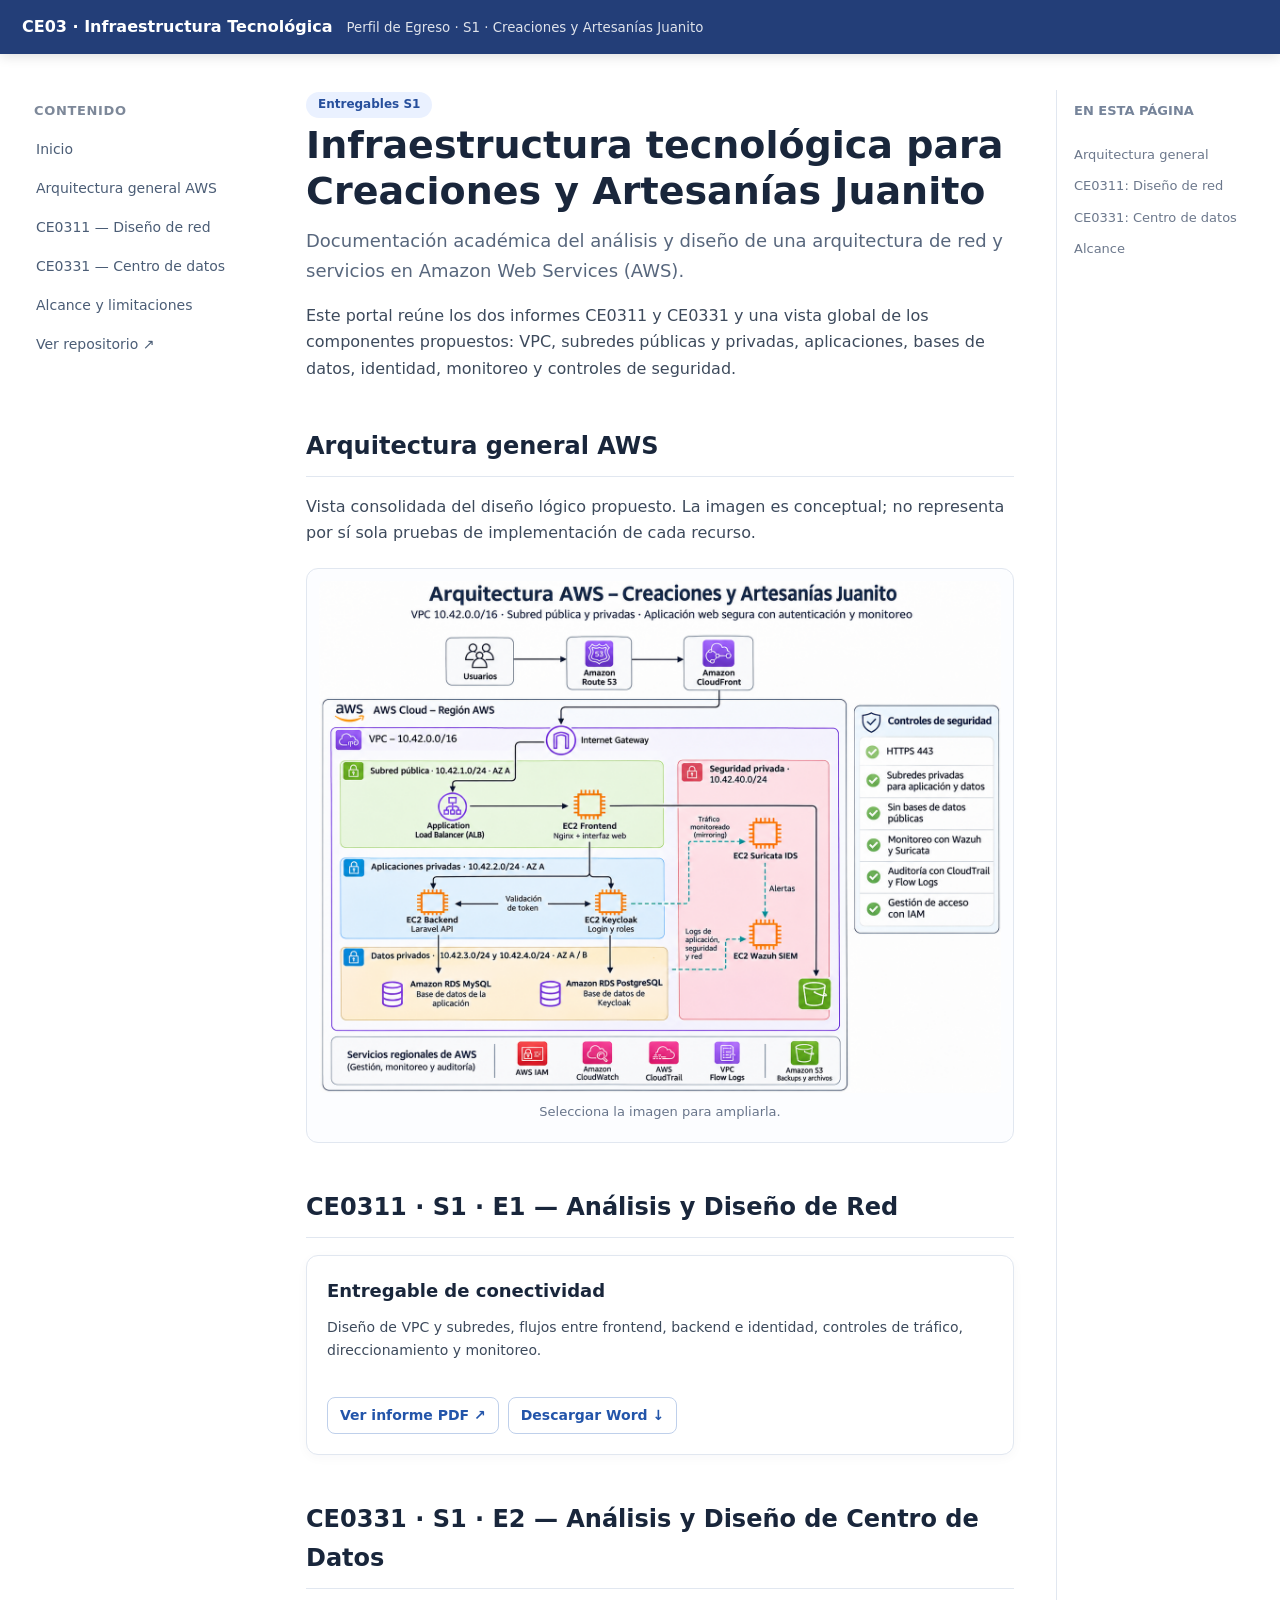
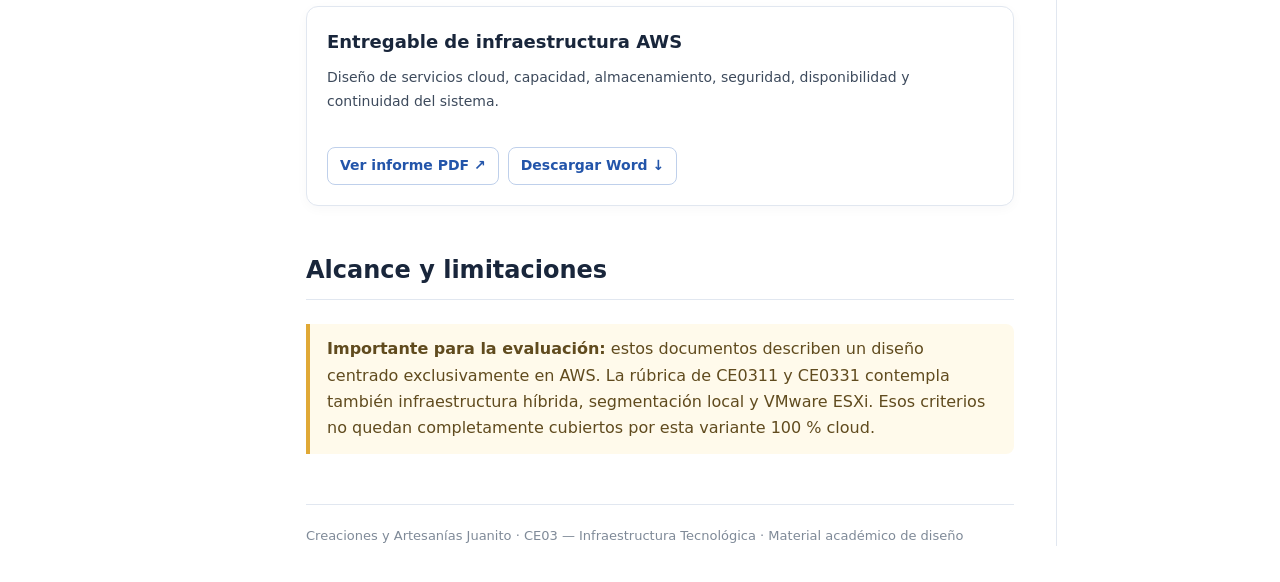
==== index.html @ 04f78345 "index" ====
<!doctype html>
<html lang="es"><head><meta charset="utf-8"><meta name="viewport" content="width=device-width,initial-scale=1"><meta name="description" content="Entregables CE03 S1 de Infraestructura Tecnológica — Creaciones y Artesanías Juanito"><title>CE03 · Infraestructura Tecnológica | Juanito</title>
<style>
:root{--ink:#19263b;--sub:#58677d;--line:#e1e7f0;--accent:#3158a5;--bg:#f6f8fb}*{box-sizing:border-box}html{scroll-behavior:smooth}body{margin:0;color:var(--ink);font:16px/1.65 system-ui,-apple-system,"Segoe UI",sans-serif;background:#fff}header{background:#233e78;color:#fff;padding:14px max(22px,calc((100vw - 1300px)/2));position:sticky;top:0;z-index:5;box-shadow:0 2px 12px #0002}header b{font-size:16px}header small{margin-left:14px;opacity:.85}main{max-width:1300px;margin:auto;display:grid;grid-template-columns:240px minmax(0,1fr) 200px;gap:42px;padding:36px 24px}nav{position:sticky;top:100px;align-self:start;font-size:14px}nav a{display:block;color:#4b5d76;padding:8px 12px;text-decoration:none;border-radius:8px}nav a:hover,nav a:focus{background:#edf2fa;color:#224d9c}nav p{font-weight:700;font-size:13px;color:#7d8899;text-transform:uppercase;letter-spacing:.05em;margin:0 0 8px 10px}.content{min-width:0}h1{font-size:clamp(25px,3.3vw,38px);line-height:1.2;margin:5px 0 12px}h2{font-size:24px;border-bottom:1px solid var(--line);padding-bottom:9px;margin:45px 0 17px}h3{font-size:18px;margin:22px 0 7px}p{margin:10px 0 17px;color:#3d4a5c}.lead{font-size:18px;color:var(--sub)}.pill{display:inline-block;background:#eaf1ff;color:#274f9c;border-radius:40px;padding:3px 12px;font-size:12px;font-weight:700}figure{margin:22px 0;border:1px solid var(--line);padding:12px;border-radius:12px;background:#fcfdff}figure img{width:100%;display:block;border-radius:6px}figcaption{font-size:13px;text-align:center;color:#68758b;margin:8px 0}.files{display:grid;grid-template-columns:1fr 1fr;gap:16px}.file{border:1px solid var(--line);border-radius:12px;padding:20px;background:#fff;box-shadow:0 3px 12px #15274a08}.file h3{margin:0 0 7px}.file p{font-size:14px;min-height:64px}.links{display:flex;flex-wrap:wrap;gap:9px}.links a{color:#2355aa;border:1px solid #bfd0eb;border-radius:8px;text-decoration:none;padding:6px 12px;font-weight:600;font-size:14px}.links a:hover{background:#edf3ff}.note{border-left:4px solid #e0a936;padding:12px 17px;background:#fffaeb;color:#604b1e;border-radius:0 8px 8px 0;margin-top:24px}.toc{border-left:1px solid var(--line);padding-left:17px}.toc a{display:block;text-decoration:none;color:#6c788c;padding:5px 0;font-size:13px}.toc a:hover{color:var(--accent)}footer{color:#7f8a98;font-size:13px;margin-top:50px;padding-top:20px;border-top:1px solid var(--line)}@media(max-width:1000px){main{grid-template-columns:210px 1fr;gap:20px}.toc{display:none}}@media(max-width:700px){main{display:block;padding:20px 16px}nav{position:static;border-bottom:1px solid var(--line);padding-bottom:12px;margin-bottom:26px}nav a{display:inline-block;padding:6px}.files{grid-template-columns:1fr}header small{display:block;margin-left:0}}
</style></head>
<body><header><b>CE03 · Infraestructura Tecnológica</b><small>Perfil de Egreso · S1 · Creaciones y Artesanías Juanito</small></header>
<main><nav aria-label="Secciones"><p>Contenido</p><a href="#inicio">Inicio</a><a href="#arquitectura">Arquitectura general AWS</a><a href="#ce0311">CE0311 — Diseño de red</a><a href="#ce0331">CE0331 — Centro de datos</a><a href="#alcance">Alcance y limitaciones</a><a href="https://github.com/HumbertoCcollqqueH/EPE-C9-2026-2">Ver repositorio ↗</a></nav>
<div class="content"><section id="inicio"><span class="pill">Entregables S1</span><h1>Infraestructura tecnológica para Creaciones y Artesanías Juanito</h1><p class="lead">Documentación académica del análisis y diseño de una arquitectura de red y servicios en Amazon Web Services (AWS).</p><p>Este portal reúne los dos informes CE0311 y CE0331 y una vista global de los componentes propuestos: VPC, subredes públicas y privadas, aplicaciones, bases de datos, identidad, monitoreo y controles de seguridad.</p></section>
<section id="arquitectura"><h2>Arquitectura general AWS</h2><p>Vista consolidada del diseño lógico propuesto. La imagen es conceptual; no representa por sí sola pruebas de implementación de cada recurso.</p><figure><a href="Arquitectura_General_AWS_Juanito.png" target="_blank" rel="noopener"><img src="Arquitectura_General_AWS_Juanito.png" alt="Diagrama general de arquitectura AWS de Creaciones y Artesanías Juanito" loading="lazy"></a><figcaption>Selecciona la imagen para ampliarla.</figcaption></figure></section>
<section id="ce0311"><h2>CE0311 · S1 · E1 — Análisis y Diseño de Red</h2><div class="file"><h3>Entregable de conectividad</h3><p>Diseño de VPC y subredes, flujos entre frontend, backend e identidad, controles de tráfico, direccionamiento y monitoreo.</p><div class="links"><a href="CE0311_Red_Juanito_AWS.pdf" target="_blank" rel="noopener">Ver informe PDF ↗</a><a href="CE0311_Red_Juanito_AWS.docx" download>Descargar Word ↓</a></div></div></section>
<section id="ce0331"><h2>CE0331 · S1 · E2 — Análisis y Diseño de Centro de Datos</h2><div class="file"><h3>Entregable de infraestructura AWS</h3><p>Diseño de servicios cloud, capacidad, almacenamiento, seguridad, disponibilidad y continuidad del sistema.</p><div class="links"><a href="CE0331_Centro_Datos_Juanito_AWS.pdf" target="_blank" rel="noopener">Ver informe PDF ↗</a><a href="CE0331_Centro_Datos_Juanito_AWS.docx" download>Descargar Word ↓</a></div></div></section>
<section id="alcance"><h2>Alcance y limitaciones</h2><div class="note"><strong>Importante para la evaluación:</strong> estos documentos describen un diseño centrado exclusivamente en AWS. La rúbrica de CE0311 y CE0331 contempla también infraestructura híbrida, segmentación local y VMware ESXi. Esos criterios no quedan completamente cubiertos por esta variante 100 % cloud.</div></section>
<footer>Creaciones y Artesanías Juanito · CE03 — Infraestructura Tecnológica · Material académico de diseño</footer></div>
<aside class="toc"><p style="font-size:13px;font-weight:700;color:#76849a">EN ESTA PÁGINA</p><a href="#arquitectura">Arquitectura general</a><a href="#ce0311">CE0311: Diseño de red</a><a href="#ce0331">CE0331: Centro de datos</a><a href="#alcance">Alcance</a></aside></main></body></html>
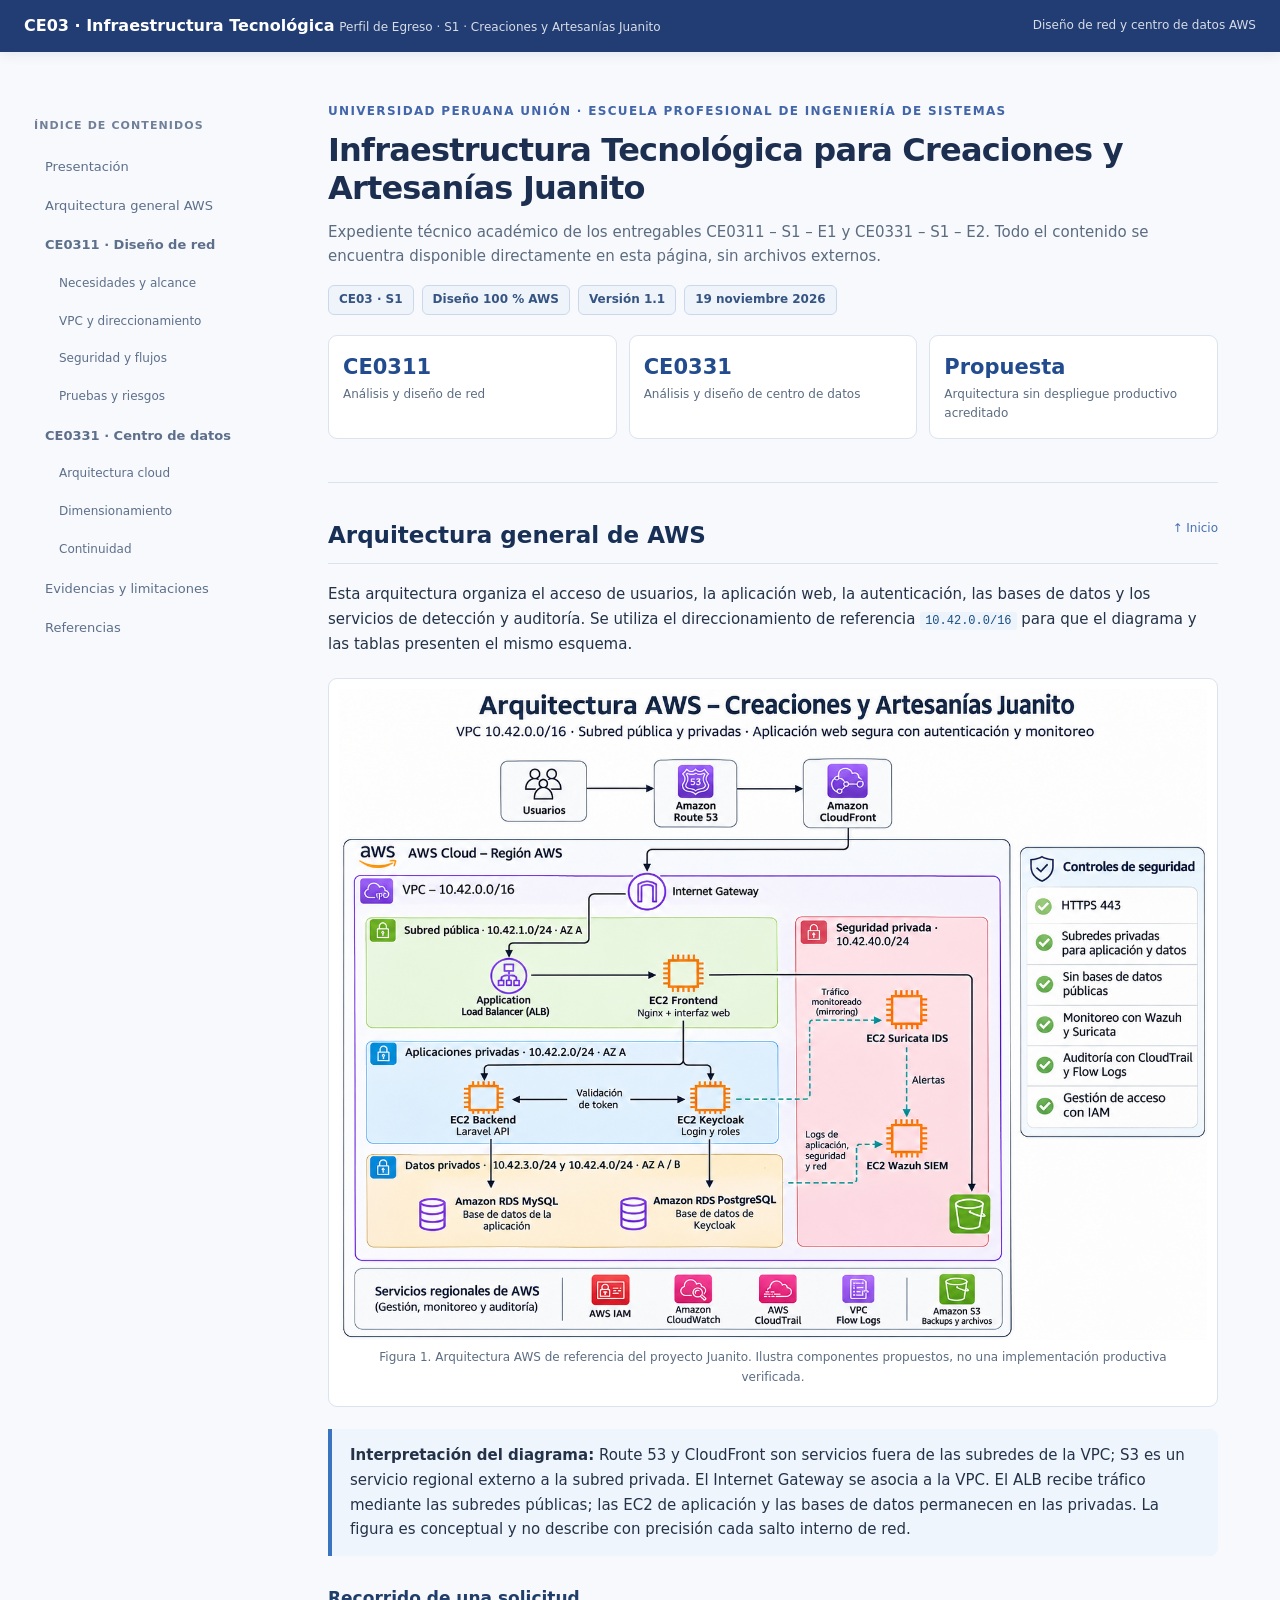
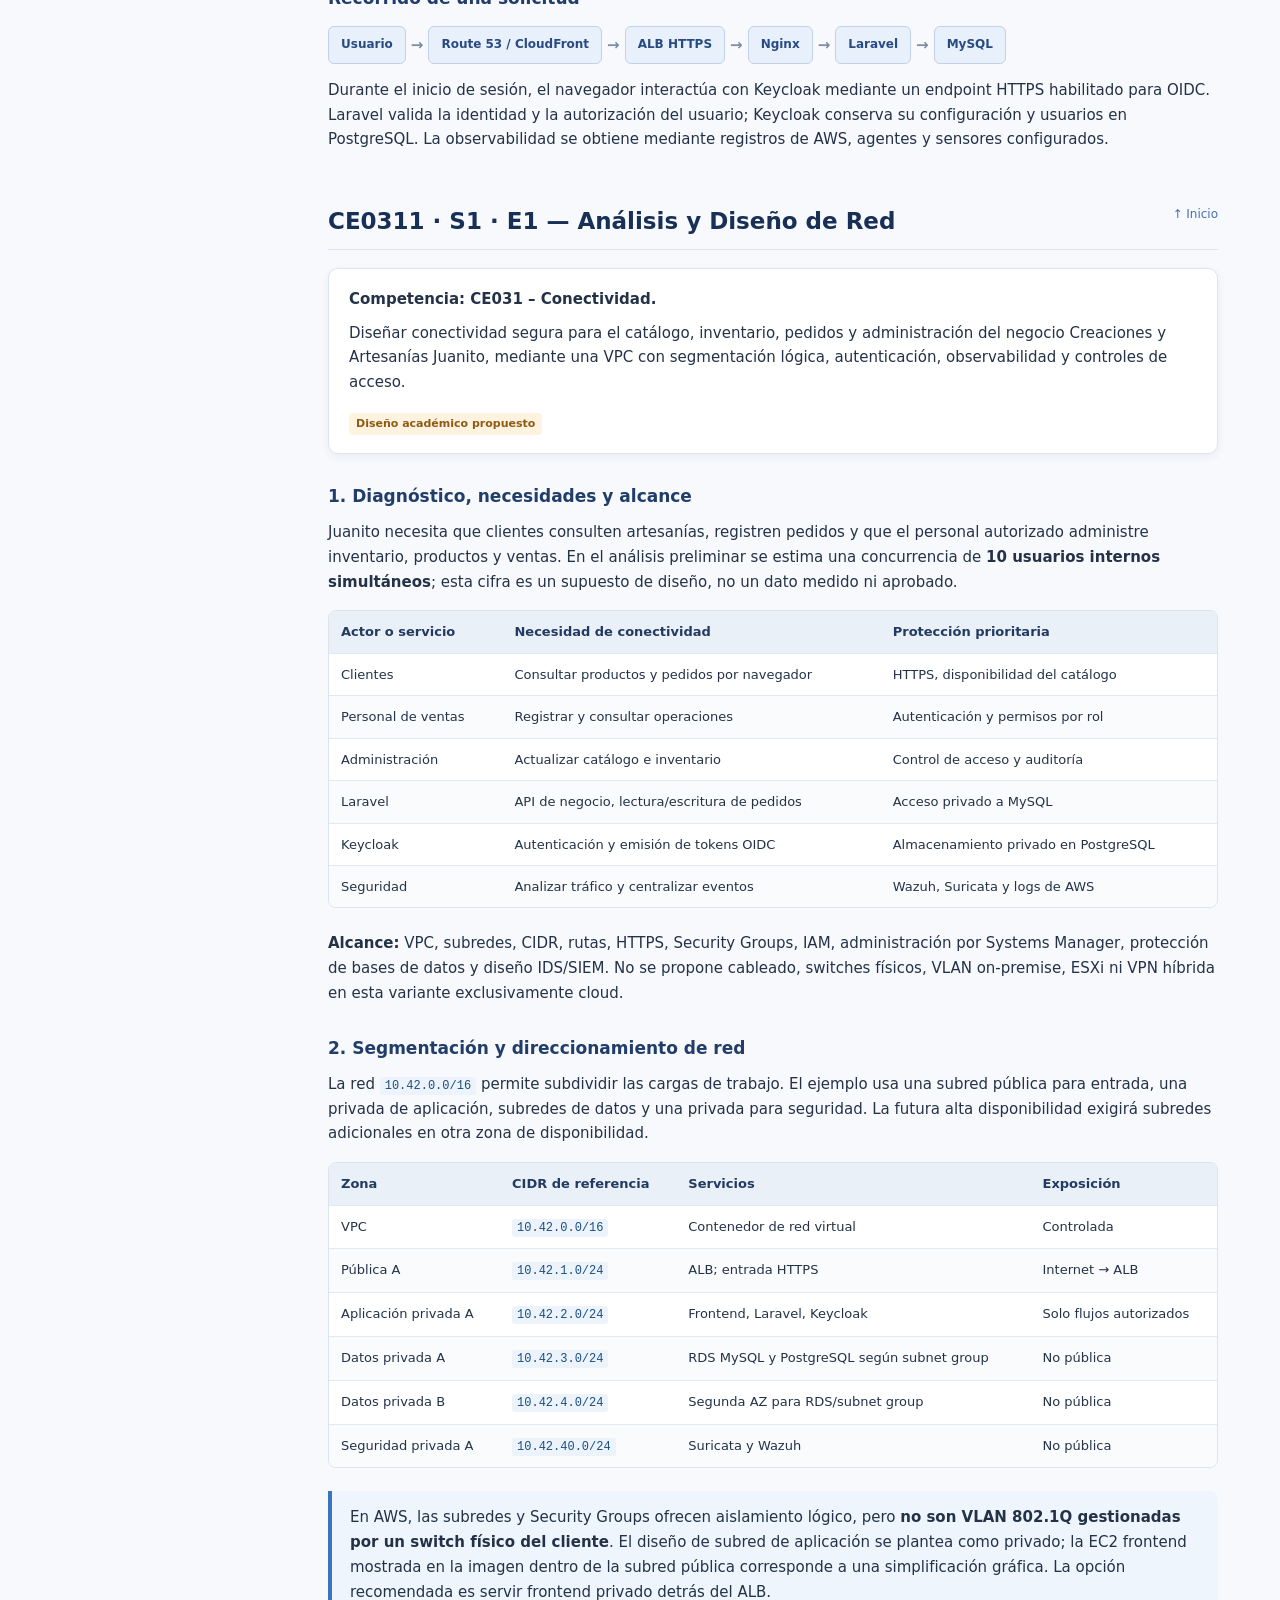
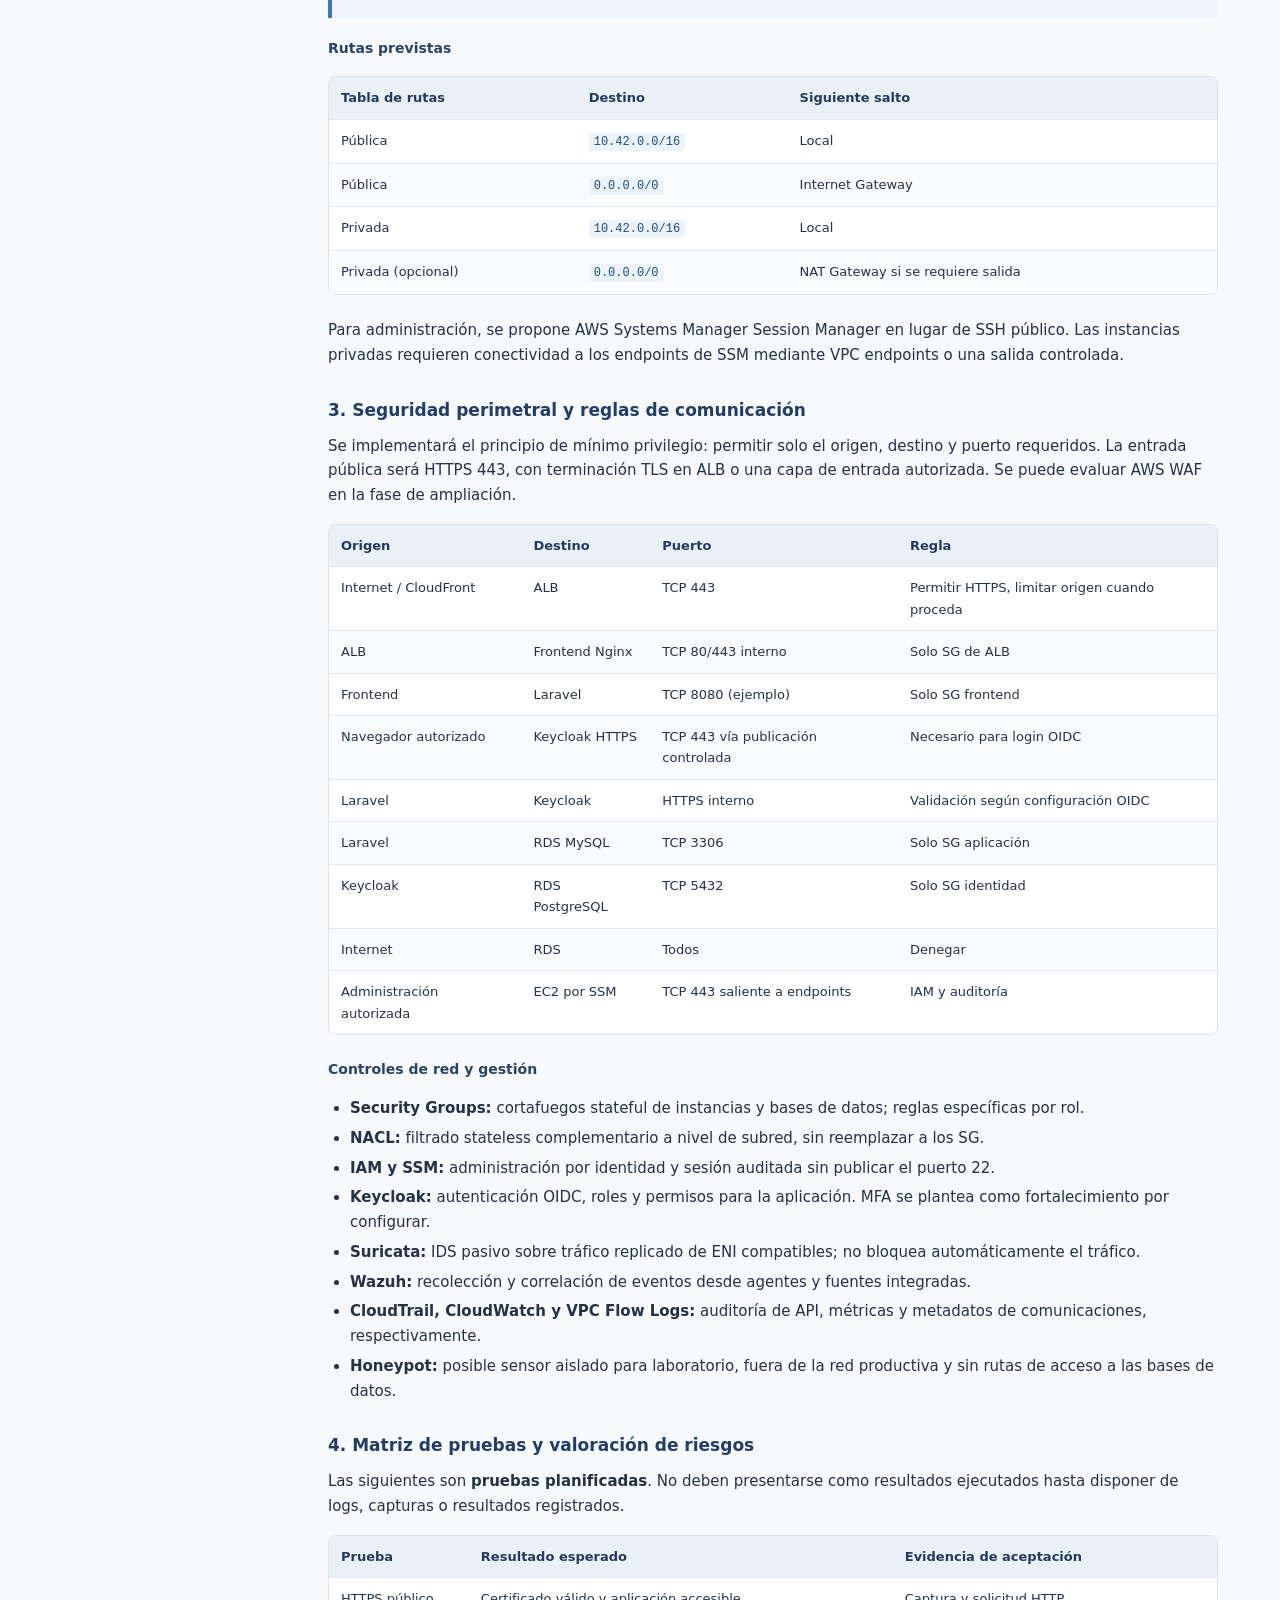
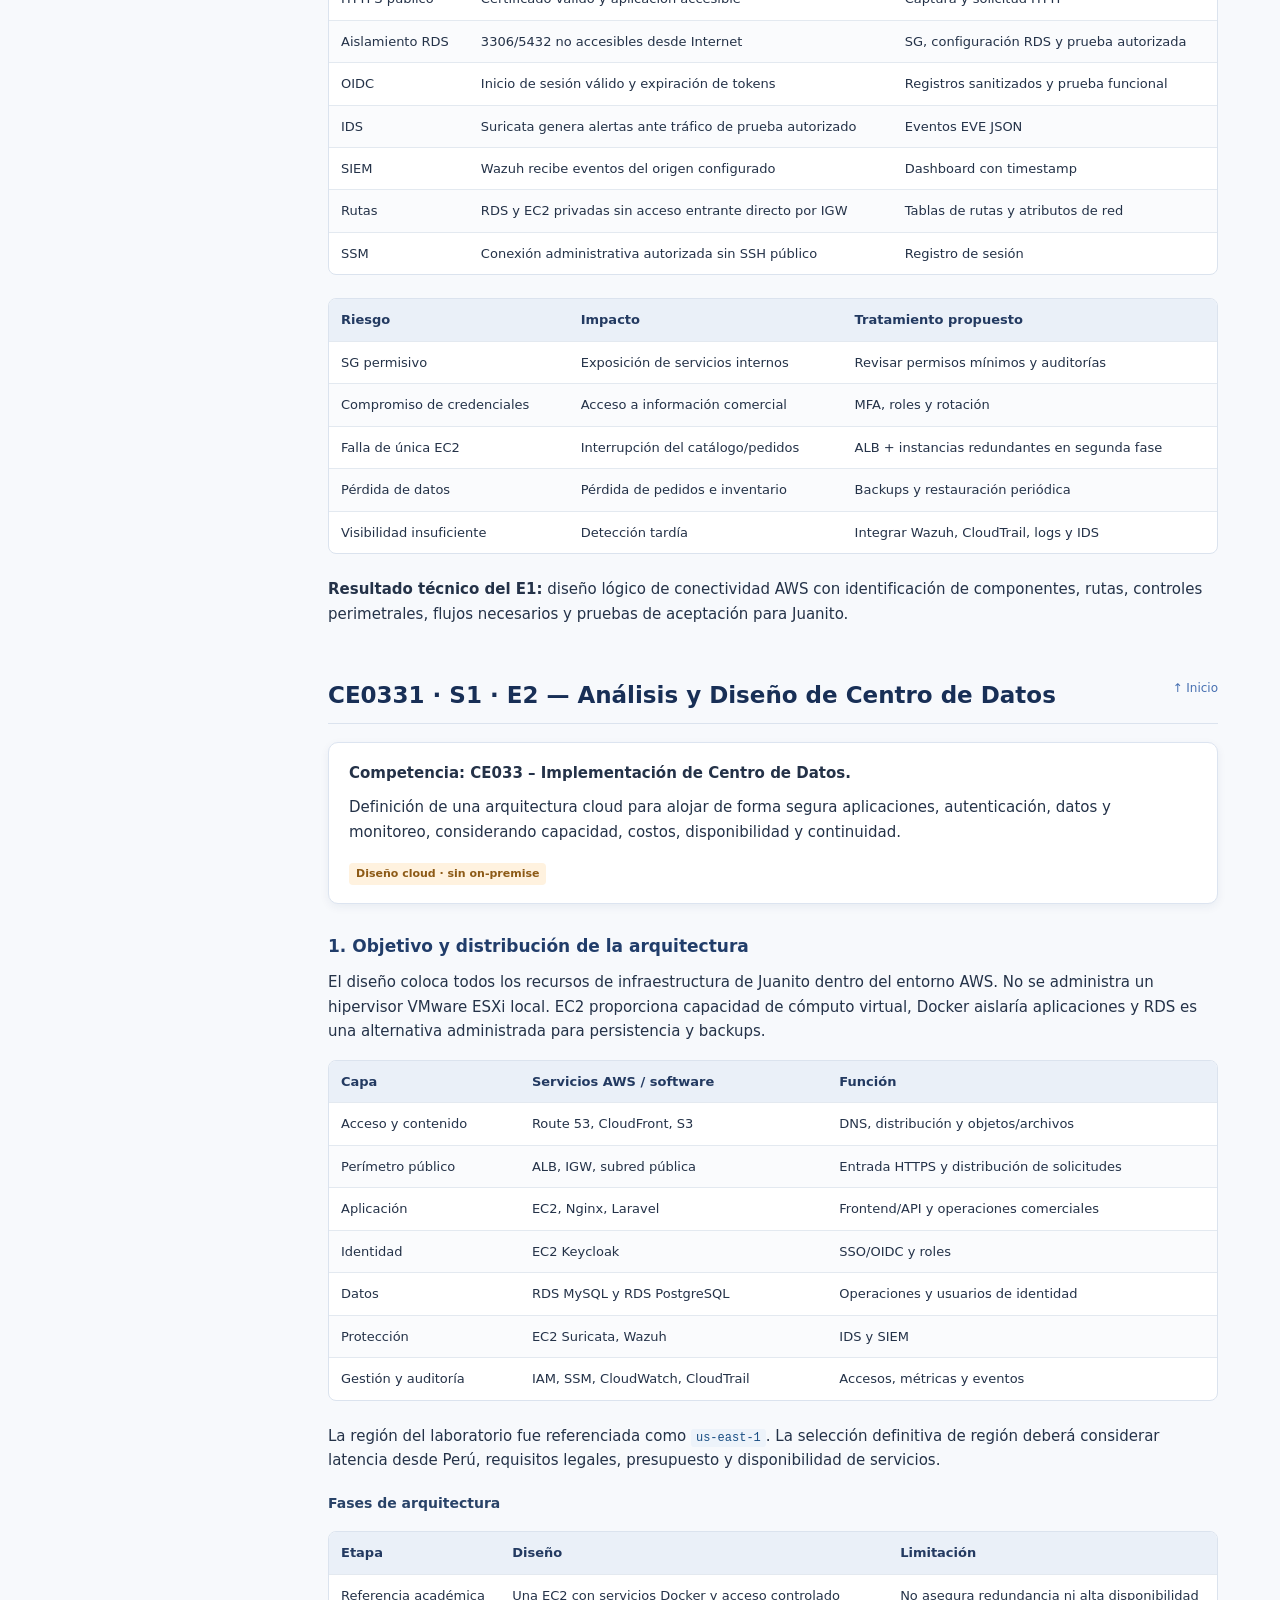
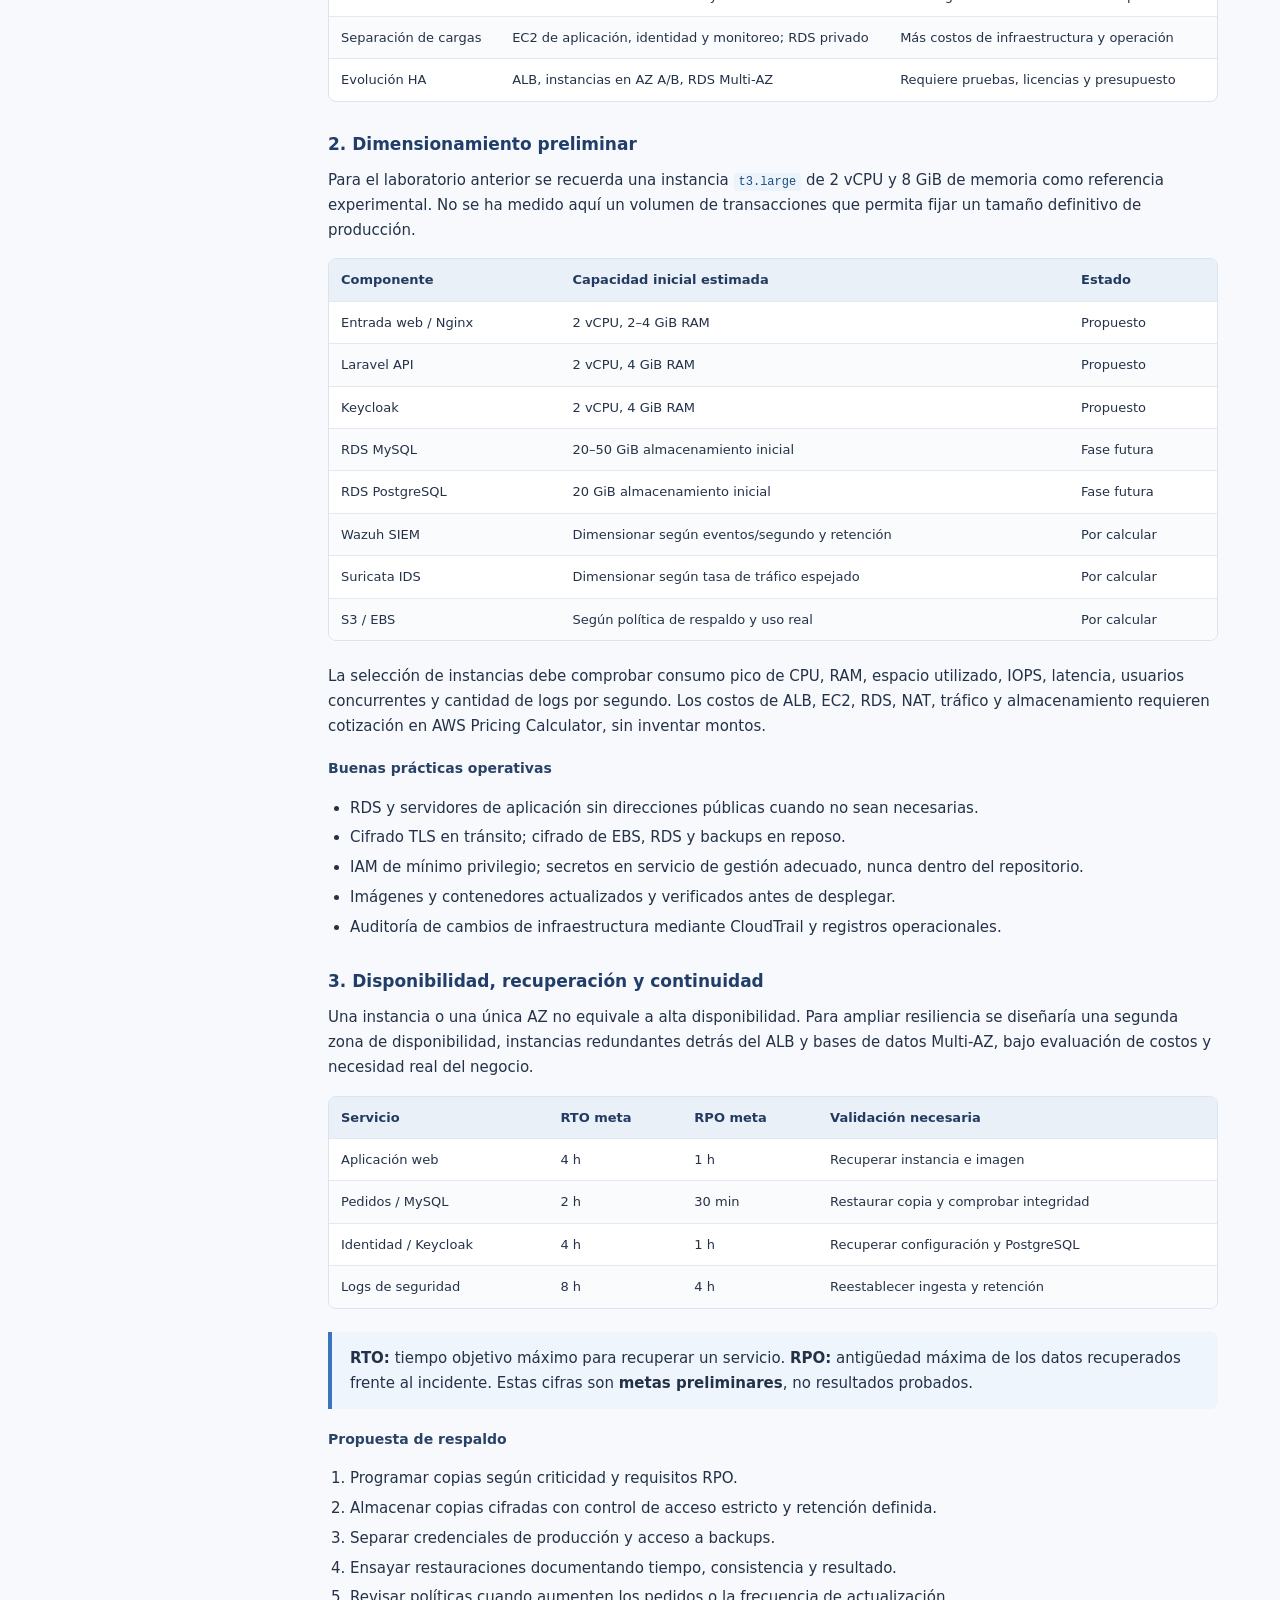
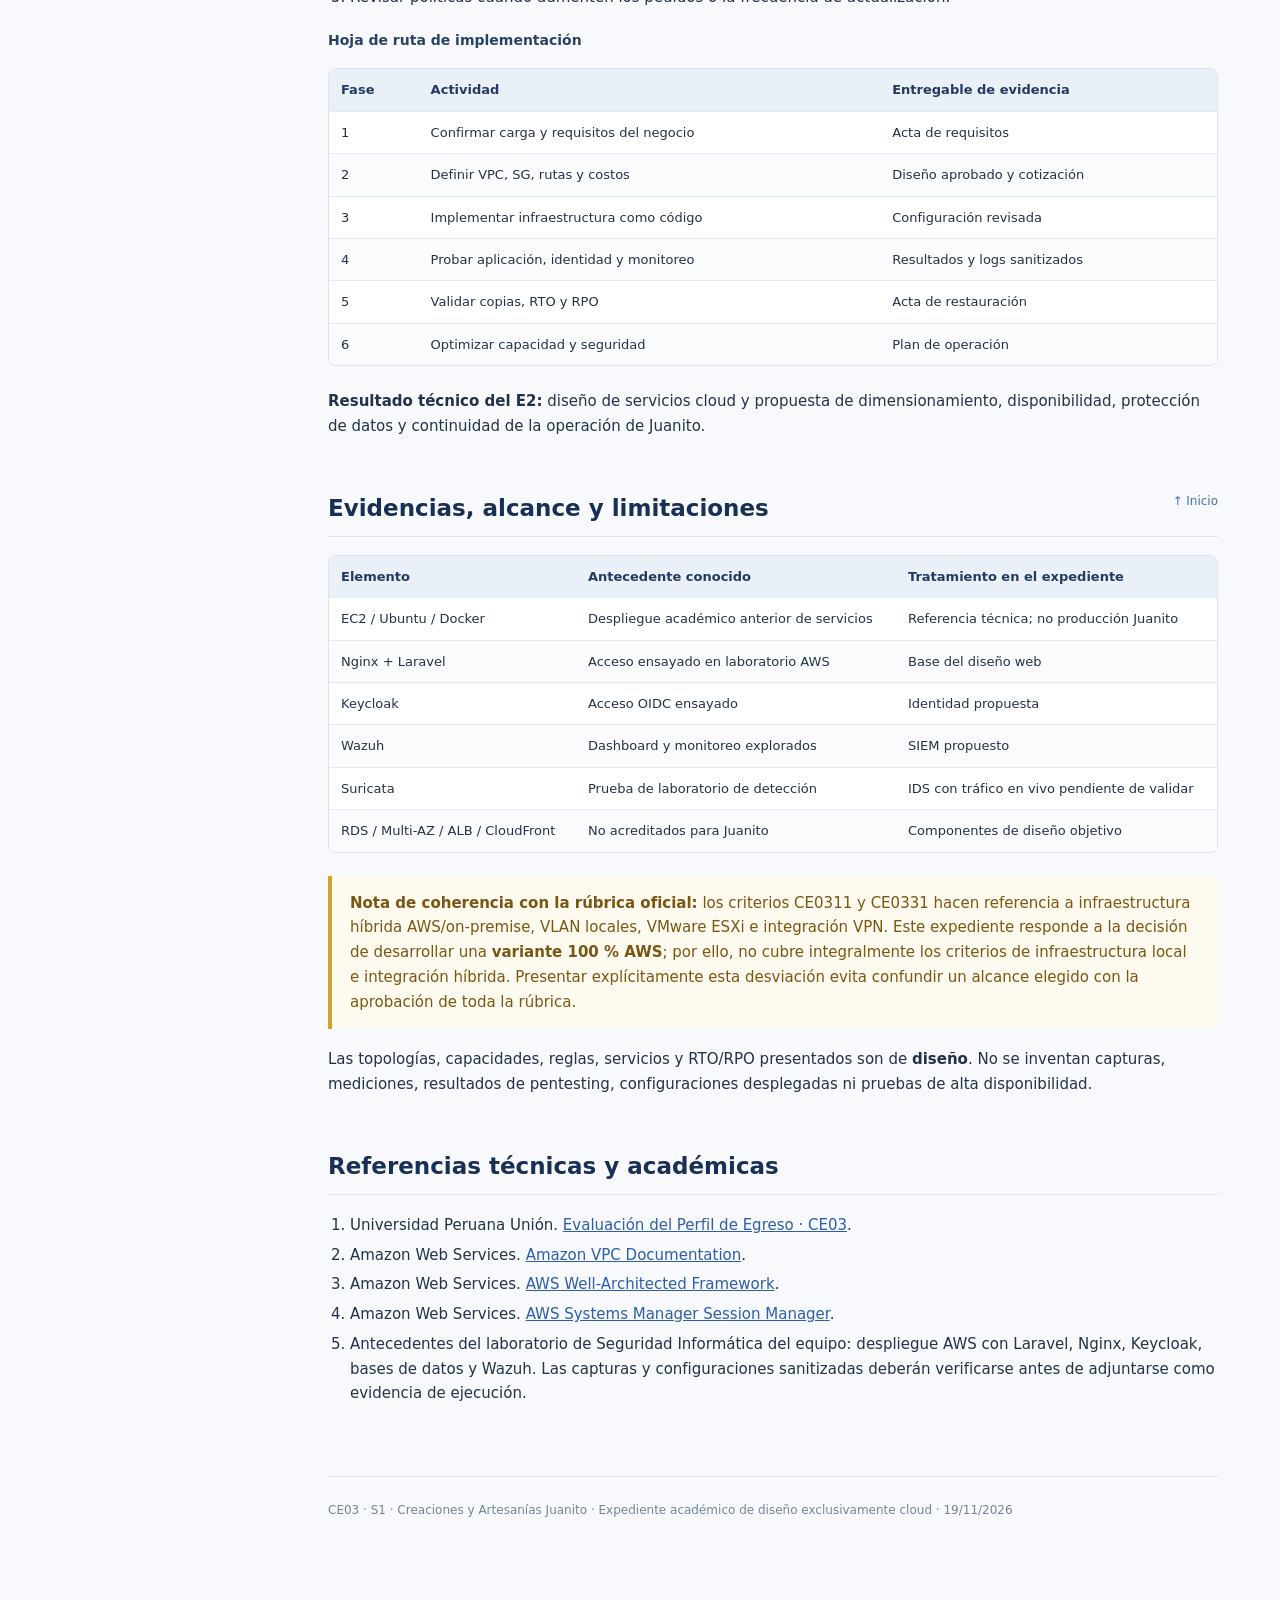
==== commit 85daa260: "index2" ====
--- a/index.html
+++ b/index.html
@@ -1,14 +1,22 @@
 <!doctype html>
-<html lang="es"><head><meta charset="utf-8"><meta name="viewport" content="width=device-width,initial-scale=1"><meta name="description" content="Entregables CE03 S1 de Infraestructura Tecnológica — Creaciones y Artesanías Juanito"><title>CE03 · Infraestructura Tecnológica | Juanito</title>
+<html lang="es"><head><meta charset="UTF-8"><meta name="viewport" content="width=device-width,initial-scale=1"><meta name="description" content="CE03 S1 Infraestructura Tecnológica: Análisis y Diseño de Red y Centro de Datos para Creaciones y Artesanías Juanito"><title>CE03 · Infraestructura Tecnológica | Juanito</title>
 <style>
-:root{--ink:#19263b;--sub:#58677d;--line:#e1e7f0;--accent:#3158a5;--bg:#f6f8fb}*{box-sizing:border-box}html{scroll-behavior:smooth}body{margin:0;color:var(--ink);font:16px/1.65 system-ui,-apple-system,"Segoe UI",sans-serif;background:#fff}header{background:#233e78;color:#fff;padding:14px max(22px,calc((100vw - 1300px)/2));position:sticky;top:0;z-index:5;box-shadow:0 2px 12px #0002}header b{font-size:16px}header small{margin-left:14px;opacity:.85}main{max-width:1300px;margin:auto;display:grid;grid-template-columns:240px minmax(0,1fr) 200px;gap:42px;padding:36px 24px}nav{position:sticky;top:100px;align-self:start;font-size:14px}nav a{display:block;color:#4b5d76;padding:8px 12px;text-decoration:none;border-radius:8px}nav a:hover,nav a:focus{background:#edf2fa;color:#224d9c}nav p{font-weight:700;font-size:13px;color:#7d8899;text-transform:uppercase;letter-spacing:.05em;margin:0 0 8px 10px}.content{min-width:0}h1{font-size:clamp(25px,3.3vw,38px);line-height:1.2;margin:5px 0 12px}h2{font-size:24px;border-bottom:1px solid var(--line);padding-bottom:9px;margin:45px 0 17px}h3{font-size:18px;margin:22px 0 7px}p{margin:10px 0 17px;color:#3d4a5c}.lead{font-size:18px;color:var(--sub)}.pill{display:inline-block;background:#eaf1ff;color:#274f9c;border-radius:40px;padding:3px 12px;font-size:12px;font-weight:700}figure{margin:22px 0;border:1px solid var(--line);padding:12px;border-radius:12px;background:#fcfdff}figure img{width:100%;display:block;border-radius:6px}figcaption{font-size:13px;text-align:center;color:#68758b;margin:8px 0}.files{display:grid;grid-template-columns:1fr 1fr;gap:16px}.file{border:1px solid var(--line);border-radius:12px;padding:20px;background:#fff;box-shadow:0 3px 12px #15274a08}.file h3{margin:0 0 7px}.file p{font-size:14px;min-height:64px}.links{display:flex;flex-wrap:wrap;gap:9px}.links a{color:#2355aa;border:1px solid #bfd0eb;border-radius:8px;text-decoration:none;padding:6px 12px;font-weight:600;font-size:14px}.links a:hover{background:#edf3ff}.note{border-left:4px solid #e0a936;padding:12px 17px;background:#fffaeb;color:#604b1e;border-radius:0 8px 8px 0;margin-top:24px}.toc{border-left:1px solid var(--line);padding-left:17px}.toc a{display:block;text-decoration:none;color:#6c788c;padding:5px 0;font-size:13px}.toc a:hover{color:var(--accent)}footer{color:#7f8a98;font-size:13px;margin-top:50px;padding-top:20px;border-top:1px solid var(--line)}@media(max-width:1000px){main{grid-template-columns:210px 1fr;gap:20px}.toc{display:none}}@media(max-width:700px){main{display:block;padding:20px 16px}nav{position:static;border-bottom:1px solid var(--line);padding-bottom:12px;margin-bottom:26px}nav a{display:inline-block;padding:6px}.files{grid-template-columns:1fr}header small{display:block;margin-left:0}}
-</style></head>
-<body><header><b>CE03 · Infraestructura Tecnológica</b><small>Perfil de Egreso · S1 · Creaciones y Artesanías Juanito</small></header>
-<main><nav aria-label="Secciones"><p>Contenido</p><a href="#inicio">Inicio</a><a href="#arquitectura">Arquitectura general AWS</a><a href="#ce0311">CE0311 — Diseño de red</a><a href="#ce0331">CE0331 — Centro de datos</a><a href="#alcance">Alcance y limitaciones</a><a href="https://github.com/HumbertoCcollqqueH/EPE-C9-2026-2">Ver repositorio ↗</a></nav>
-<div class="content"><section id="inicio"><span class="pill">Entregables S1</span><h1>Infraestructura tecnológica para Creaciones y Artesanías Juanito</h1><p class="lead">Documentación académica del análisis y diseño de una arquitectura de red y servicios en Amazon Web Services (AWS).</p><p>Este portal reúne los dos informes CE0311 y CE0331 y una vista global de los componentes propuestos: VPC, subredes públicas y privadas, aplicaciones, bases de datos, identidad, monitoreo y controles de seguridad.</p></section>
-<section id="arquitectura"><h2>Arquitectura general AWS</h2><p>Vista consolidada del diseño lógico propuesto. La imagen es conceptual; no representa por sí sola pruebas de implementación de cada recurso.</p><figure><a href="Arquitectura_General_AWS_Juanito.png" target="_blank" rel="noopener"><img src="Arquitectura_General_AWS_Juanito.png" alt="Diagrama general de arquitectura AWS de Creaciones y Artesanías Juanito" loading="lazy"></a><figcaption>Selecciona la imagen para ampliarla.</figcaption></figure></section>
-<section id="ce0311"><h2>CE0311 · S1 · E1 — Análisis y Diseño de Red</h2><div class="file"><h3>Entregable de conectividad</h3><p>Diseño de VPC y subredes, flujos entre frontend, backend e identidad, controles de tráfico, direccionamiento y monitoreo.</p><div class="links"><a href="CE0311_Red_Juanito_AWS.pdf" target="_blank" rel="noopener">Ver informe PDF ↗</a><a href="CE0311_Red_Juanito_AWS.docx" download>Descargar Word ↓</a></div></div></section>
-<section id="ce0331"><h2>CE0331 · S1 · E2 — Análisis y Diseño de Centro de Datos</h2><div class="file"><h3>Entregable de infraestructura AWS</h3><p>Diseño de servicios cloud, capacidad, almacenamiento, seguridad, disponibilidad y continuidad del sistema.</p><div class="links"><a href="CE0331_Centro_Datos_Juanito_AWS.pdf" target="_blank" rel="noopener">Ver informe PDF ↗</a><a href="CE0331_Centro_Datos_Juanito_AWS.docx" download>Descargar Word ↓</a></div></div></section>
-<section id="alcance"><h2>Alcance y limitaciones</h2><div class="note"><strong>Importante para la evaluación:</strong> estos documentos describen un diseño centrado exclusivamente en AWS. La rúbrica de CE0311 y CE0331 contempla también infraestructura híbrida, segmentación local y VMware ESXi. Esos criterios no quedan completamente cubiertos por esta variante 100 % cloud.</div></section>
-<footer>Creaciones y Artesanías Juanito · CE03 — Infraestructura Tecnológica · Material académico de diseño</footer></div>
-<aside class="toc"><p style="font-size:13px;font-weight:700;color:#76849a">EN ESTA PÁGINA</p><a href="#arquitectura">Arquitectura general</a><a href="#ce0311">CE0311: Diseño de red</a><a href="#ce0331">CE0331: Centro de datos</a><a href="#alcance">Alcance</a></aside></main></body></html>
+:root{--navy:#223d73;--navyd:#172e58;--blue:#365fb5;--text:#243248;--sub:#5b6c81;--line:#dbe3ee;--paper:#fff;--bg:#f7f9fc;--soft:#eef3fa;--teal:#157f7b}*{box-sizing:border-box}html{scroll-behavior:smooth;scroll-padding-top:90px}body{margin:0;background:var(--bg);font-family:Inter,'Segoe UI',system-ui,Arial,sans-serif;color:var(--text);line-height:1.65;font-size:15px}header{position:sticky;top:0;z-index:20;background:var(--navy);color:white;box-shadow:0 2px 12px #182f5517}header .wrap{max-width:1420px;margin:auto;padding:13px 24px;display:flex;align-items:center;gap:18px;justify-content:space-between}header strong{font-size:16px}header small{font-size:12px;opacity:.82}header a{color:white;text-decoration:none}.shell{display:grid;grid-template-columns:250px minmax(0,890px);gap:50px;max-width:1330px;margin:auto;padding:38px 28px 100px}.side{align-self:start;position:sticky;top:92px;max-height:calc(100vh - 106px);overflow:auto;padding:14px 6px}.side p{letter-spacing:.1em;color:#718098;font-size:11px;font-weight:800}.side a{display:block;text-decoration:none;color:#5d6f8b;font-size:13px;padding:9px 11px;border-radius:7px}.side a:hover,.side a:focus{background:#e8effb;color:#204b9d}.side .sub{padding-left:25px;font-size:12px}.main{min-width:0}.hero{border-bottom:1px solid var(--line);padding:12px 0 23px;margin-bottom:27px}.eyebrow{text-transform:uppercase;color:#4266a9;font-size:12px;letter-spacing:.11em;font-weight:800}.hero h1{font-size:32px;line-height:1.18;margin:10px 0 12px;color:#1d2f51;letter-spacing:-.025em}.hero p{margin:8px 0;color:var(--sub)}.chips{display:flex;flex-wrap:wrap;gap:8px;margin-top:16px}.chip{border:1px solid #cbd8ec;background:#eff4fb;border-radius:6px;padding:4px 10px;font-weight:600;font-size:12px;color:#365481}.section{margin:38px 0 55px}.section h2{font-size:23px;color:#182f56;line-height:1.3;border-bottom:1px solid var(--line);padding-bottom:12px;margin:0 0 18px}.section h3{font-size:17px;color:#213d6a;margin:28px 0 10px}.section h4{font-size:14px;color:#294368;margin:19px 0 7px}.section p{margin:9px 0 15px}.muted{color:var(--sub)}.panel{background:#fff;border:1px solid #dce4f0;border-radius:10px;padding:18px 20px;margin:18px 0;box-shadow:0 3px 10px #122f5810}.panel h3{margin-top:0}.warning{background:#fffaf0;border-left:4px solid #d5a02d;padding:15px 18px;border-radius:0 8px 8px 0;margin:18px 0;color:#795711}.info{background:#eef5fd;border-left:4px solid #3a74bf;padding:14px 18px;margin:18px 0;border-radius:0 8px 8px 0}.figure{margin:22px 0;background:white;padding:10px;border:1px solid var(--line);border-radius:9px}.figure img{display:block;width:100%;height:auto}.figure figcaption{text-align:center;font-size:12px;color:var(--sub);padding:8px}.twrap{overflow:auto;margin:16px 0 23px;border:1px solid var(--line);border-radius:8px;background:white}table{width:100%;border-collapse:collapse;min-width:550px;font-size:13px}thead th{background:#eaf0f8;text-align:left;color:#233a61;font-weight:800}th,td{padding:10px 12px;border-bottom:1px solid #e3e9f0;vertical-align:top}tbody tr:last-child td{border-bottom:0}tbody tr:nth-child(even){background:#fafbfd}code{color:#194e83;background:#edf3fa;padding:2px 5px;border-radius:3px;font-size:12px}ul,ol{padding-left:22px}li{margin:5px 0}.flow{display:flex;flex-wrap:wrap;gap:5px;align-items:center;margin:14px 0}.flow span{background:#e8f0fc;border:1px solid #c1d1e8;border-radius:6px;padding:8px 12px;font-weight:700;color:#284b82;font-size:12px}.flow b{color:#7b8ca4}.kpis{display:grid;grid-template-columns:repeat(3,minmax(0,1fr));gap:12px;margin:20px 0}.kpi{background:#fff;border:1px solid var(--line);padding:14px;border-radius:9px}.kpi strong{font-size:21px;color:#234c8e}.kpi small{display:block;color:var(--sub);font-size:12px}.anchor{scroll-margin-top:90px}.footer{margin-top:70px;border-top:1px solid var(--line);padding:24px 0;color:#75849a;font-size:12px}.refs a{color:#2d5eaa;word-break:break-word}.toplink{float:right;font-weight:500;font-size:12px;color:#4770b1;text-decoration:none}.mini{font-size:12px;color:#718096}.tag{display:inline-block;font-size:11px;font-weight:700;border-radius:4px;padding:2px 7px;background:#e8f6f1;color:#166655}.tag-plan{background:#fff2df;color:#8d5a16}@media(max-width:860px){.shell{display:block;padding:22px 16px}.side{position:relative;top:auto;max-height:none;display:flex;gap:2px;overflow-x:auto;white-space:nowrap;padding:0 0 12px;border-bottom:1px solid var(--line);margin-bottom:22px}.side p{display:none}.side a,.side .sub{padding:7px 10px;font-size:12px}.hero h1{font-size:26px}.kpis{grid-template-columns:1fr 1fr}header .wrap{padding:10px 14px}header small{display:none}}@media print{header,.side,.toplink{display:none}.shell{display:block;max-width:100%;padding:0}.section{break-inside:avoid}body{background:white} }
+</style></head><body>
+<header><div class="wrap"><a href="#inicio"><strong>CE03 · Infraestructura Tecnológica</strong> <small>Perfil de Egreso · S1 · Creaciones y Artesanías Juanito</small></a><small>Diseño de red y centro de datos AWS</small></div></header>
+<div class="shell"><nav class="side" aria-label="Índice de contenidos"><p>ÍNDICE DE CONTENIDOS</p><a href="#inicio">Presentación</a><a href="#arquitectura">Arquitectura general AWS</a><a href="#ce0311"><b>CE0311 · Diseño de red</b></a><a class="sub" href="#red-requisitos">Necesidades y alcance</a><a class="sub" href="#red-direcciones">VPC y direccionamiento</a><a class="sub" href="#red-seguridad">Seguridad y flujos</a><a class="sub" href="#red-pruebas">Pruebas y riesgos</a><a href="#ce0331"><b>CE0331 · Centro de datos</b></a><a class="sub" href="#dc-arquitectura">Arquitectura cloud</a><a class="sub" href="#dc-capacidad">Dimensionamiento</a><a class="sub" href="#dc-continuidad">Continuidad</a><a href="#evidencia">Evidencias y limitaciones</a><a href="#referencias">Referencias</a></nav>
+<main class="main">
+<section class="hero anchor" id="inicio"><div class="eyebrow">Universidad Peruana Unión · Escuela Profesional de Ingeniería de Sistemas</div><h1>Infraestructura Tecnológica para Creaciones y Artesanías Juanito</h1><p>Expediente técnico académico de los entregables CE0311 – S1 – E1 y CE0331 – S1 – E2. Todo el contenido se encuentra disponible directamente en esta página, sin archivos externos.</p><div class="chips"><span class="chip">CE03 · S1</span><span class="chip">Diseño 100 % AWS</span><span class="chip">Versión 1.1</span><span class="chip">19 noviembre 2026</span></div><div class="kpis"><div class="kpi"><strong>CE0311</strong><small>Análisis y diseño de red</small></div><div class="kpi"><strong>CE0331</strong><small>Análisis y diseño de centro de datos</small></div><div class="kpi"><strong>Propuesta</strong><small>Arquitectura sin despliegue productivo acreditado</small></div></div></section>
+<section class="section anchor" id="arquitectura"><h2>Arquitectura general de AWS <a class="toplink" href="#inicio">↑ Inicio</a></h2><p>Esta arquitectura organiza el acceso de usuarios, la aplicación web, la autenticación, las bases de datos y los servicios de detección y auditoría. Se utiliza el direccionamiento de referencia <code>10.42.0.0/16</code> para que el diagrama y las tablas presenten el mismo esquema.</p><figure class="figure"><img src="[data-uri]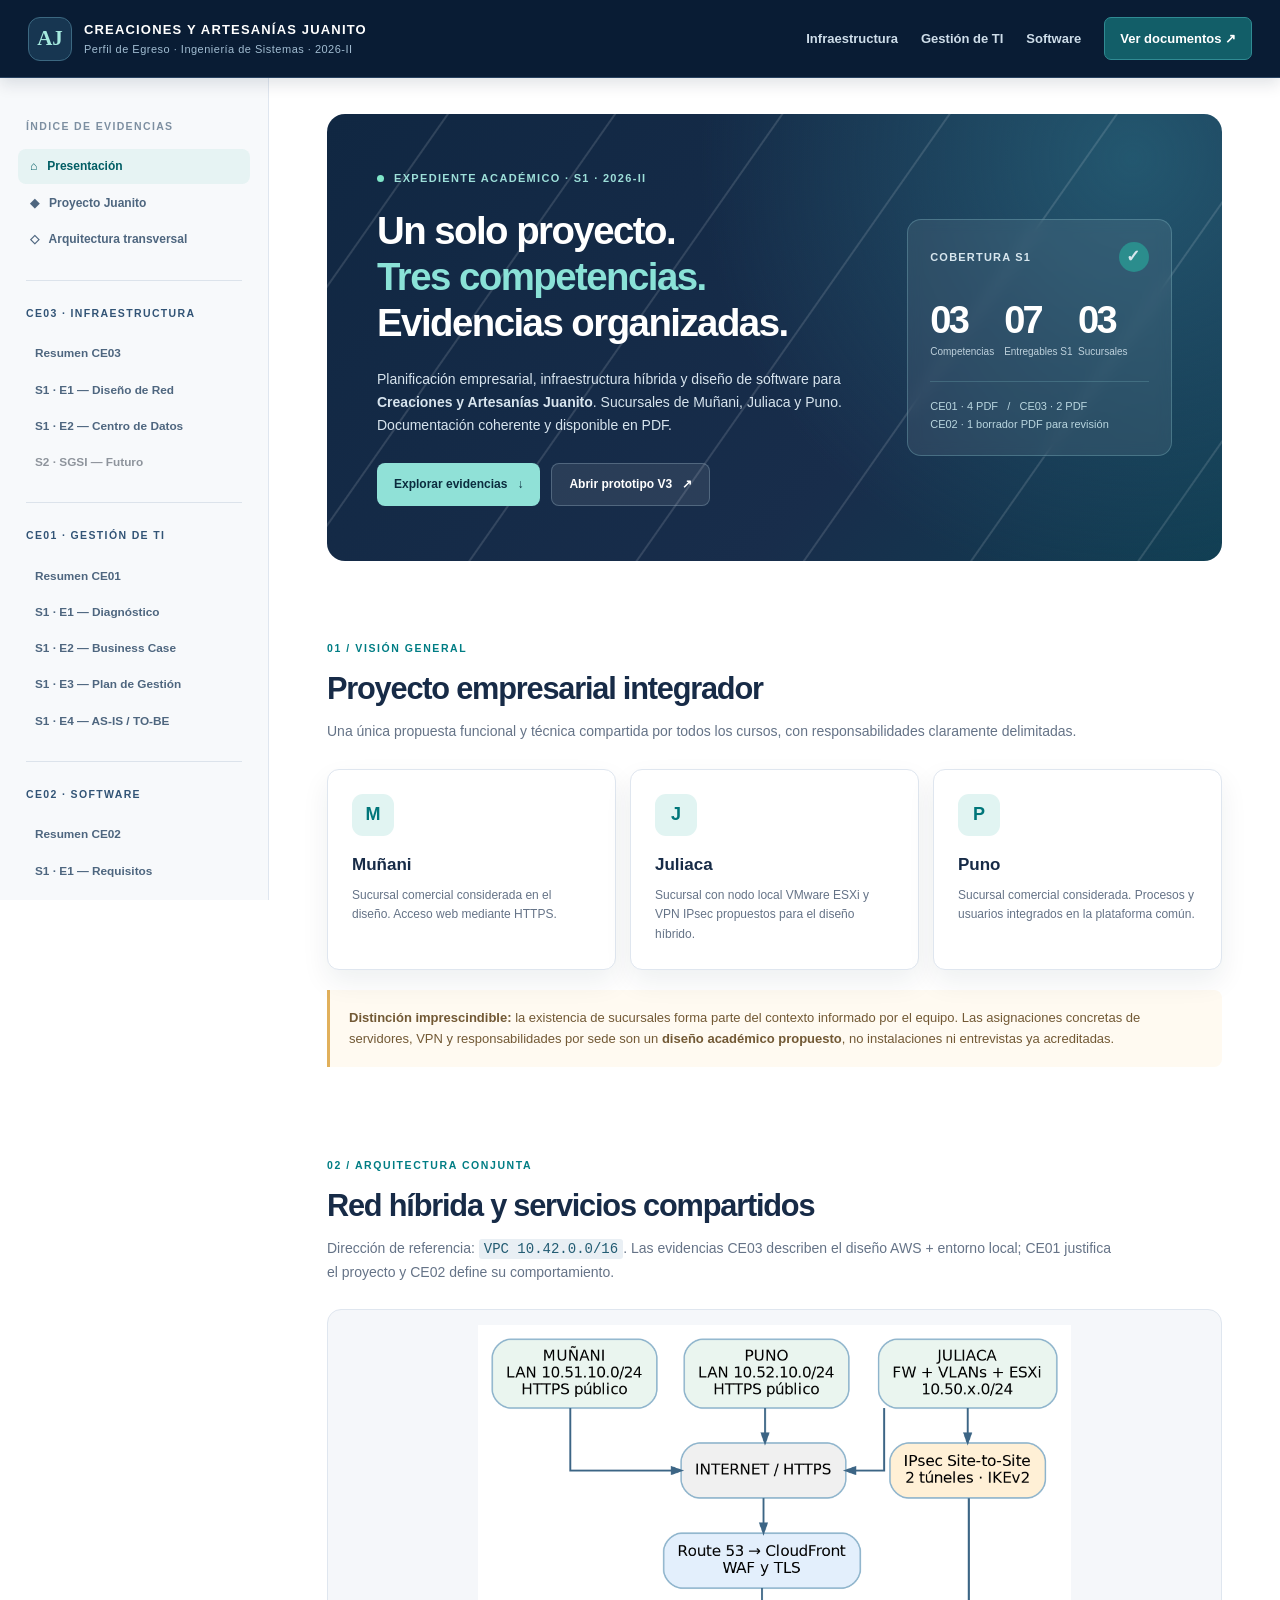
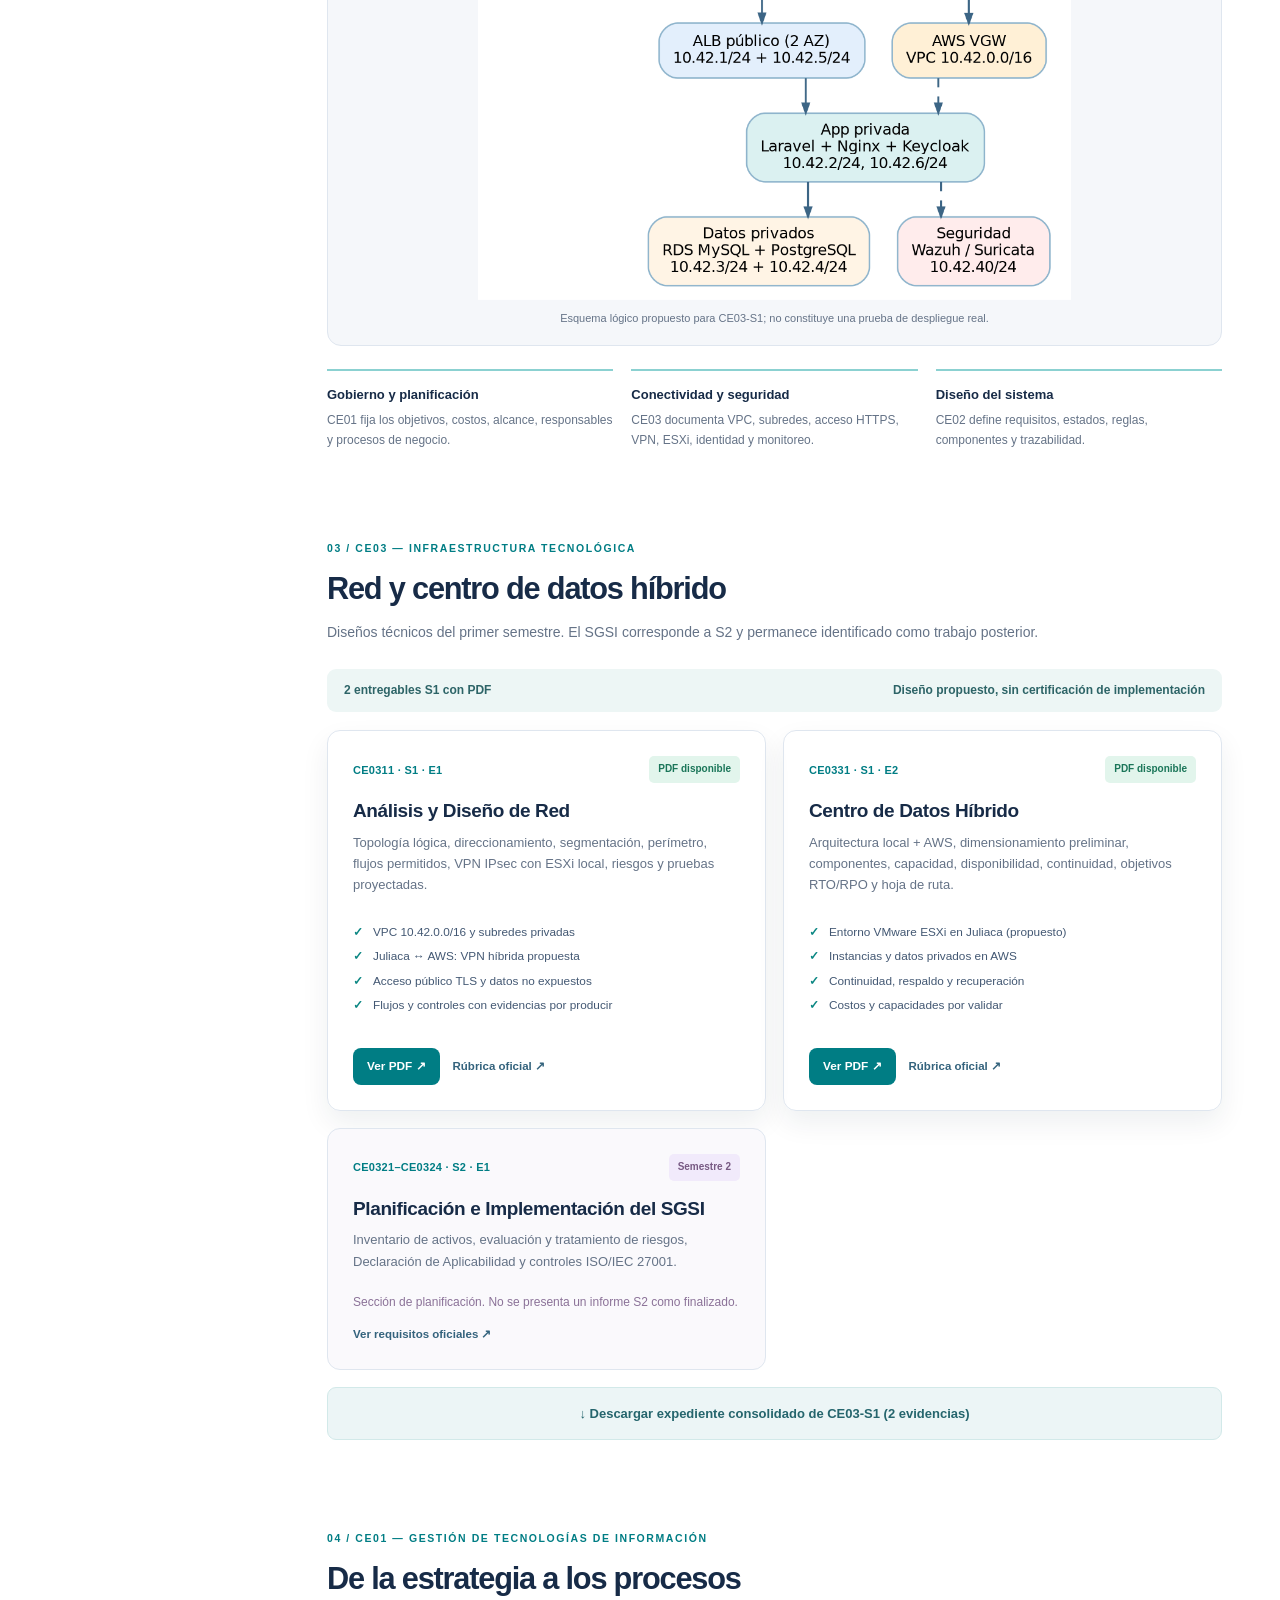
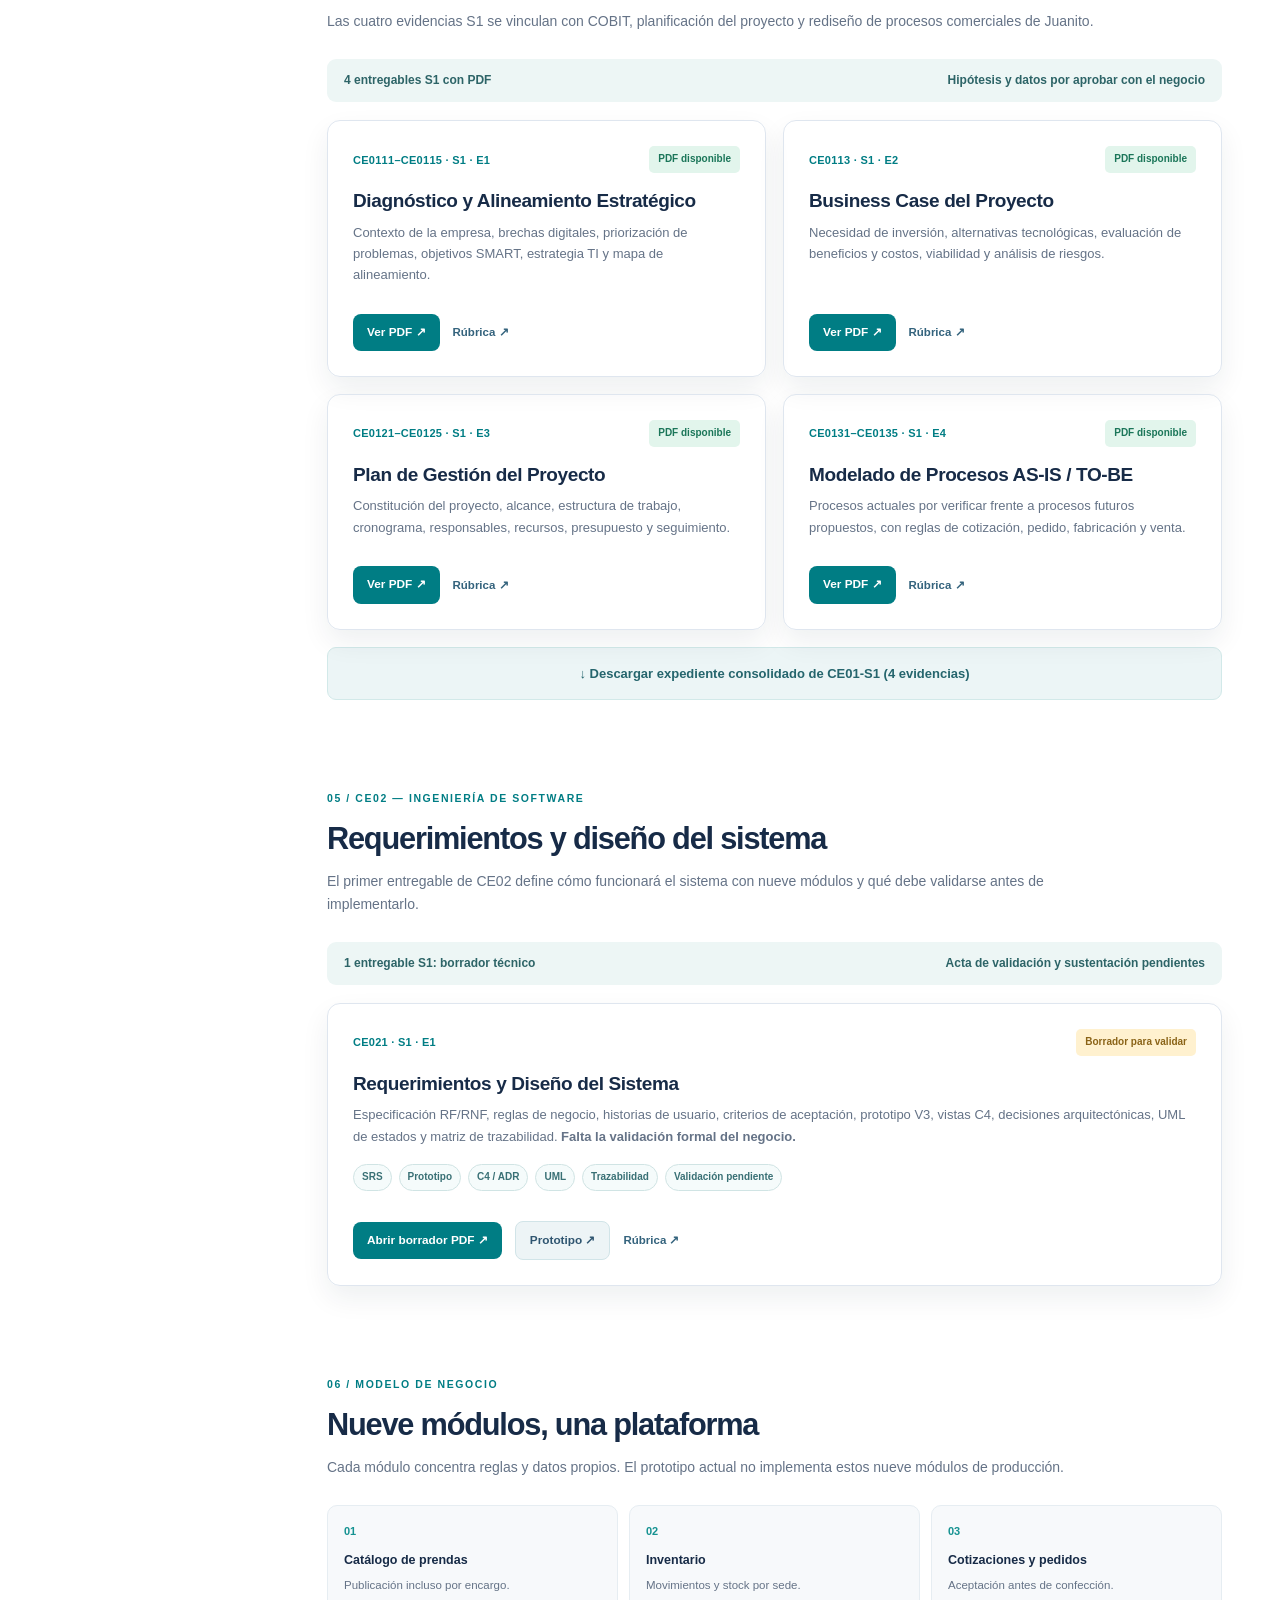
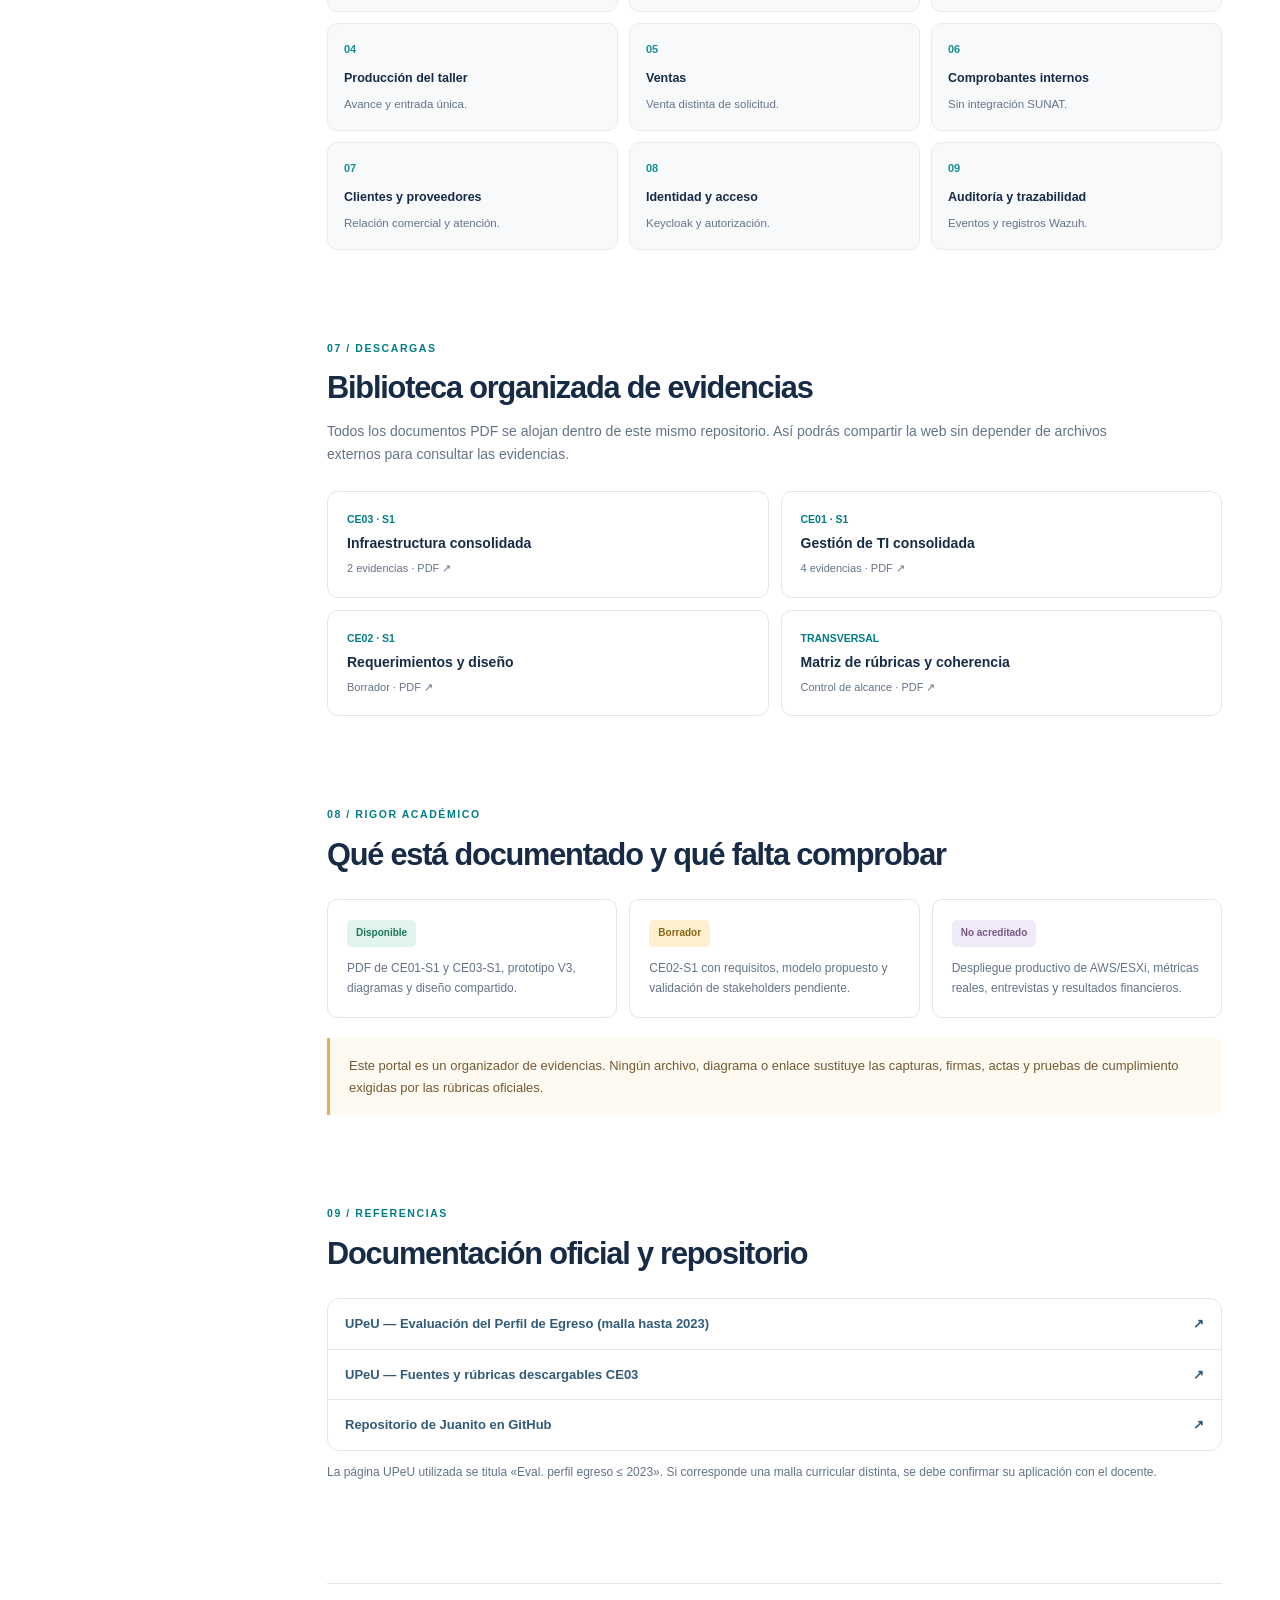
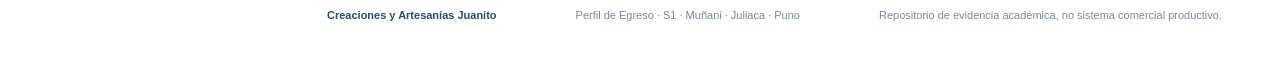
==== commit 786eb2cb: "Organizar perfil de egreso S1 CE01 CE02 CE03" ====
--- a/index.html
+++ b/index.html
@@ -1,22 +1,30 @@
 <!doctype html>
-<html lang="es"><head><meta charset="UTF-8"><meta name="viewport" content="width=device-width,initial-scale=1"><meta name="description" content="CE03 S1 Infraestructura Tecnológica: Análisis y Diseño de Red y Centro de Datos para Creaciones y Artesanías Juanito"><title>CE03 · Infraestructura Tecnológica | Juanito</title>
-<style>
-:root{--navy:#223d73;--navyd:#172e58;--blue:#365fb5;--text:#243248;--sub:#5b6c81;--line:#dbe3ee;--paper:#fff;--bg:#f7f9fc;--soft:#eef3fa;--teal:#157f7b}*{box-sizing:border-box}html{scroll-behavior:smooth;scroll-padding-top:90px}body{margin:0;background:var(--bg);font-family:Inter,'Segoe UI',system-ui,Arial,sans-serif;color:var(--text);line-height:1.65;font-size:15px}header{position:sticky;top:0;z-index:20;background:var(--navy);color:white;box-shadow:0 2px 12px #182f5517}header .wrap{max-width:1420px;margin:auto;padding:13px 24px;display:flex;align-items:center;gap:18px;justify-content:space-between}header strong{font-size:16px}header small{font-size:12px;opacity:.82}header a{color:white;text-decoration:none}.shell{display:grid;grid-template-columns:250px minmax(0,890px);gap:50px;max-width:1330px;margin:auto;padding:38px 28px 100px}.side{align-self:start;position:sticky;top:92px;max-height:calc(100vh - 106px);overflow:auto;padding:14px 6px}.side p{letter-spacing:.1em;color:#718098;font-size:11px;font-weight:800}.side a{display:block;text-decoration:none;color:#5d6f8b;font-size:13px;padding:9px 11px;border-radius:7px}.side a:hover,.side a:focus{background:#e8effb;color:#204b9d}.side .sub{padding-left:25px;font-size:12px}.main{min-width:0}.hero{border-bottom:1px solid var(--line);padding:12px 0 23px;margin-bottom:27px}.eyebrow{text-transform:uppercase;color:#4266a9;font-size:12px;letter-spacing:.11em;font-weight:800}.hero h1{font-size:32px;line-height:1.18;margin:10px 0 12px;color:#1d2f51;letter-spacing:-.025em}.hero p{margin:8px 0;color:var(--sub)}.chips{display:flex;flex-wrap:wrap;gap:8px;margin-top:16px}.chip{border:1px solid #cbd8ec;background:#eff4fb;border-radius:6px;padding:4px 10px;font-weight:600;font-size:12px;color:#365481}.section{margin:38px 0 55px}.section h2{font-size:23px;color:#182f56;line-height:1.3;border-bottom:1px solid var(--line);padding-bottom:12px;margin:0 0 18px}.section h3{font-size:17px;color:#213d6a;margin:28px 0 10px}.section h4{font-size:14px;color:#294368;margin:19px 0 7px}.section p{margin:9px 0 15px}.muted{color:var(--sub)}.panel{background:#fff;border:1px solid #dce4f0;border-radius:10px;padding:18px 20px;margin:18px 0;box-shadow:0 3px 10px #122f5810}.panel h3{margin-top:0}.warning{background:#fffaf0;border-left:4px solid #d5a02d;padding:15px 18px;border-radius:0 8px 8px 0;margin:18px 0;color:#795711}.info{background:#eef5fd;border-left:4px solid #3a74bf;padding:14px 18px;margin:18px 0;border-radius:0 8px 8px 0}.figure{margin:22px 0;background:white;padding:10px;border:1px solid var(--line);border-radius:9px}.figure img{display:block;width:100%;height:auto}.figure figcaption{text-align:center;font-size:12px;color:var(--sub);padding:8px}.twrap{overflow:auto;margin:16px 0 23px;border:1px solid var(--line);border-radius:8px;background:white}table{width:100%;border-collapse:collapse;min-width:550px;font-size:13px}thead th{background:#eaf0f8;text-align:left;color:#233a61;font-weight:800}th,td{padding:10px 12px;border-bottom:1px solid #e3e9f0;vertical-align:top}tbody tr:last-child td{border-bottom:0}tbody tr:nth-child(even){background:#fafbfd}code{color:#194e83;background:#edf3fa;padding:2px 5px;border-radius:3px;font-size:12px}ul,ol{padding-left:22px}li{margin:5px 0}.flow{display:flex;flex-wrap:wrap;gap:5px;align-items:center;margin:14px 0}.flow span{background:#e8f0fc;border:1px solid #c1d1e8;border-radius:6px;padding:8px 12px;font-weight:700;color:#284b82;font-size:12px}.flow b{color:#7b8ca4}.kpis{display:grid;grid-template-columns:repeat(3,minmax(0,1fr));gap:12px;margin:20px 0}.kpi{background:#fff;border:1px solid var(--line);padding:14px;border-radius:9px}.kpi strong{font-size:21px;color:#234c8e}.kpi small{display:block;color:var(--sub);font-size:12px}.anchor{scroll-margin-top:90px}.footer{margin-top:70px;border-top:1px solid var(--line);padding:24px 0;color:#75849a;font-size:12px}.refs a{color:#2d5eaa;word-break:break-word}.toplink{float:right;font-weight:500;font-size:12px;color:#4770b1;text-decoration:none}.mini{font-size:12px;color:#718096}.tag{display:inline-block;font-size:11px;font-weight:700;border-radius:4px;padding:2px 7px;background:#e8f6f1;color:#166655}.tag-plan{background:#fff2df;color:#8d5a16}@media(max-width:860px){.shell{display:block;padding:22px 16px}.side{position:relative;top:auto;max-height:none;display:flex;gap:2px;overflow-x:auto;white-space:nowrap;padding:0 0 12px;border-bottom:1px solid var(--line);margin-bottom:22px}.side p{display:none}.side a,.side .sub{padding:7px 10px;font-size:12px}.hero h1{font-size:26px}.kpis{grid-template-columns:1fr 1fr}header .wrap{padding:10px 14px}header small{display:none}}@media print{header,.side,.toplink{display:none}.shell{display:block;max-width:100%;padding:0}.section{break-inside:avoid}body{background:white} }
-</style></head><body>
-<header><div class="wrap"><a href="#inicio"><strong>CE03 · Infraestructura Tecnológica</strong> <small>Perfil de Egreso · S1 · Creaciones y Artesanías Juanito</small></a><small>Diseño de red y centro de datos AWS</small></div></header>
-<div class="shell"><nav class="side" aria-label="Índice de contenidos"><p>ÍNDICE DE CONTENIDOS</p><a href="#inicio">Presentación</a><a href="#arquitectura">Arquitectura general AWS</a><a href="#ce0311"><b>CE0311 · Diseño de red</b></a><a class="sub" href="#red-requisitos">Necesidades y alcance</a><a class="sub" href="#red-direcciones">VPC y direccionamiento</a><a class="sub" href="#red-seguridad">Seguridad y flujos</a><a class="sub" href="#red-pruebas">Pruebas y riesgos</a><a href="#ce0331"><b>CE0331 · Centro de datos</b></a><a class="sub" href="#dc-arquitectura">Arquitectura cloud</a><a class="sub" href="#dc-capacidad">Dimensionamiento</a><a class="sub" href="#dc-continuidad">Continuidad</a><a href="#evidencia">Evidencias y limitaciones</a><a href="#referencias">Referencias</a></nav>
-<main class="main">
-<section class="hero anchor" id="inicio"><div class="eyebrow">Universidad Peruana Unión · Escuela Profesional de Ingeniería de Sistemas</div><h1>Infraestructura Tecnológica para Creaciones y Artesanías Juanito</h1><p>Expediente técnico académico de los entregables CE0311 – S1 – E1 y CE0331 – S1 – E2. Todo el contenido se encuentra disponible directamente en esta página, sin archivos externos.</p><div class="chips"><span class="chip">CE03 · S1</span><span class="chip">Diseño 100 % AWS</span><span class="chip">Versión 1.1</span><span class="chip">19 noviembre 2026</span></div><div class="kpis"><div class="kpi"><strong>CE0311</strong><small>Análisis y diseño de red</small></div><div class="kpi"><strong>CE0331</strong><small>Análisis y diseño de centro de datos</small></div><div class="kpi"><strong>Propuesta</strong><small>Arquitectura sin despliegue productivo acreditado</small></div></div></section>
-<section class="section anchor" id="arquitectura"><h2>Arquitectura general de AWS <a class="toplink" href="#inicio">↑ Inicio</a></h2><p>Esta arquitectura organiza el acceso de usuarios, la aplicación web, la autenticación, las bases de datos y los servicios de detección y auditoría. Se utiliza el direccionamiento de referencia <code>10.42.0.0/16</code> para que el diagrama y las tablas presenten el mismo esquema.</p><figure class="figure"><img src="[data-uri]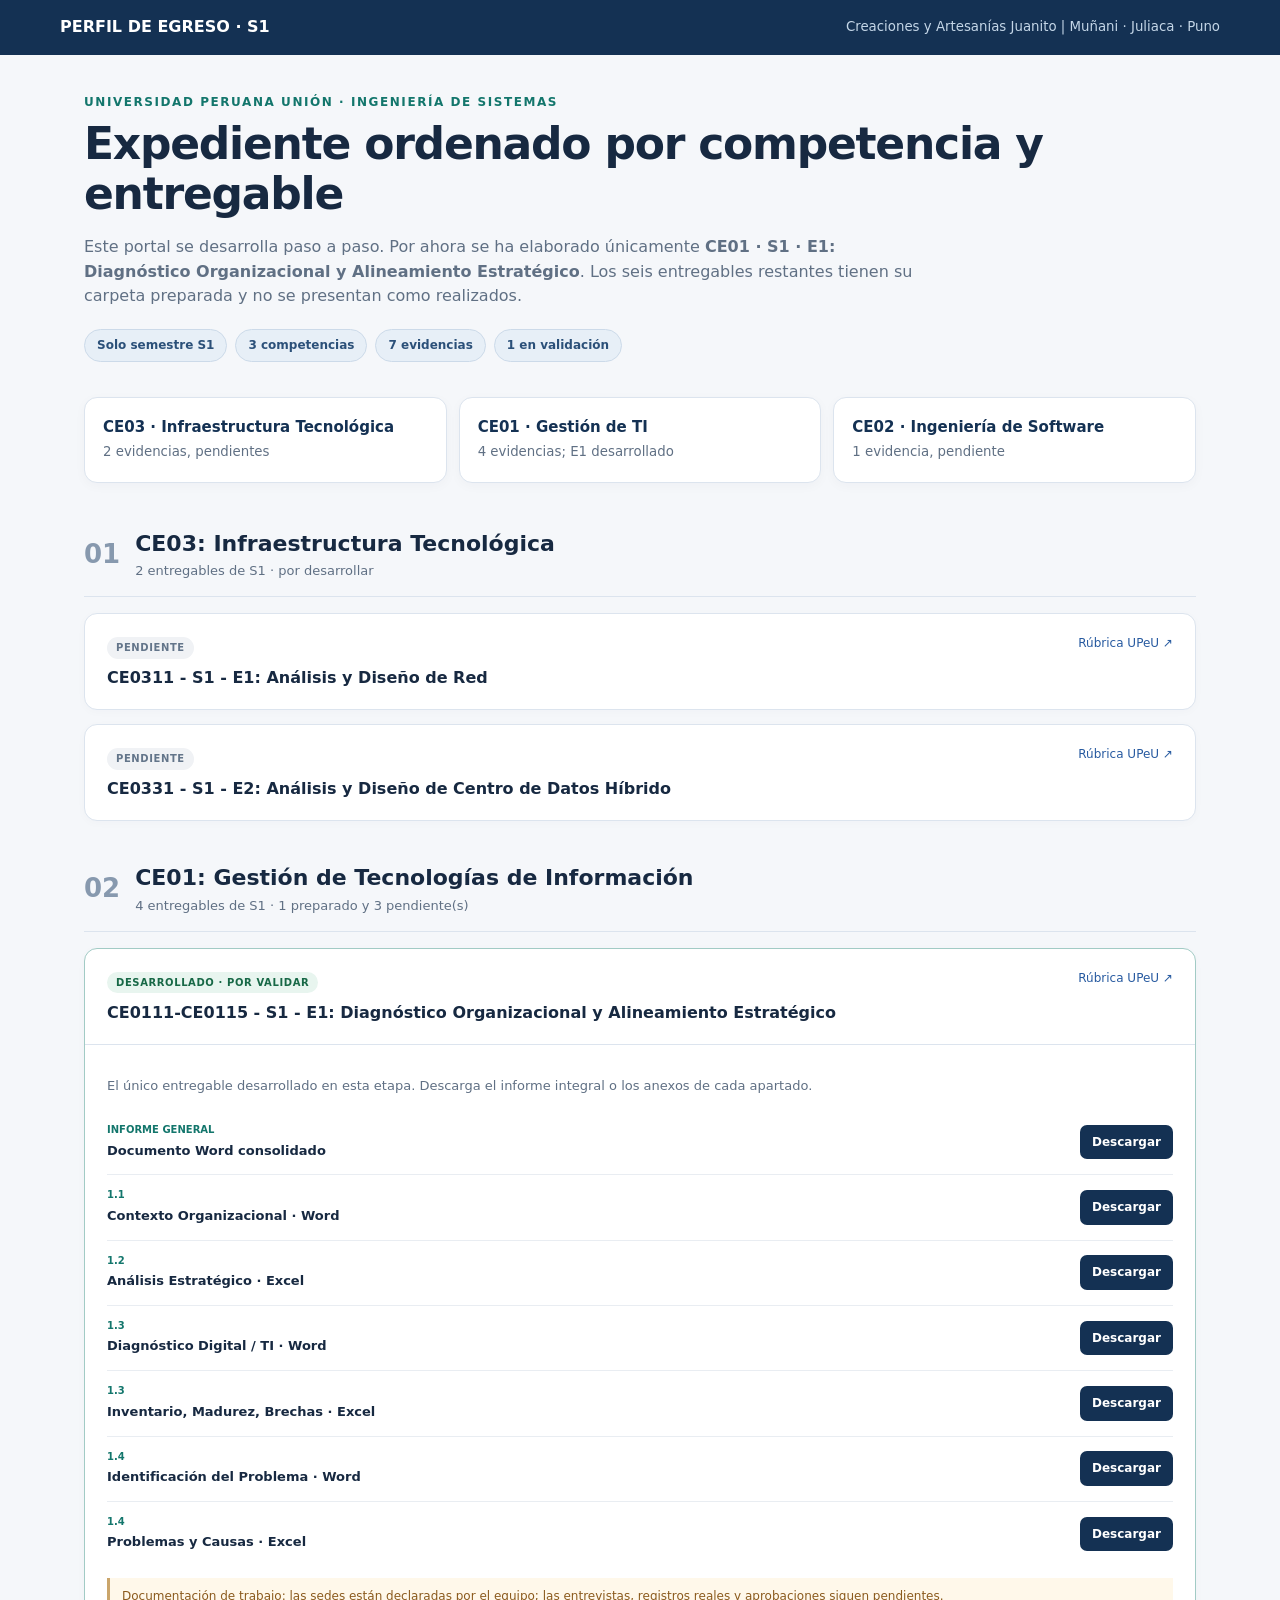
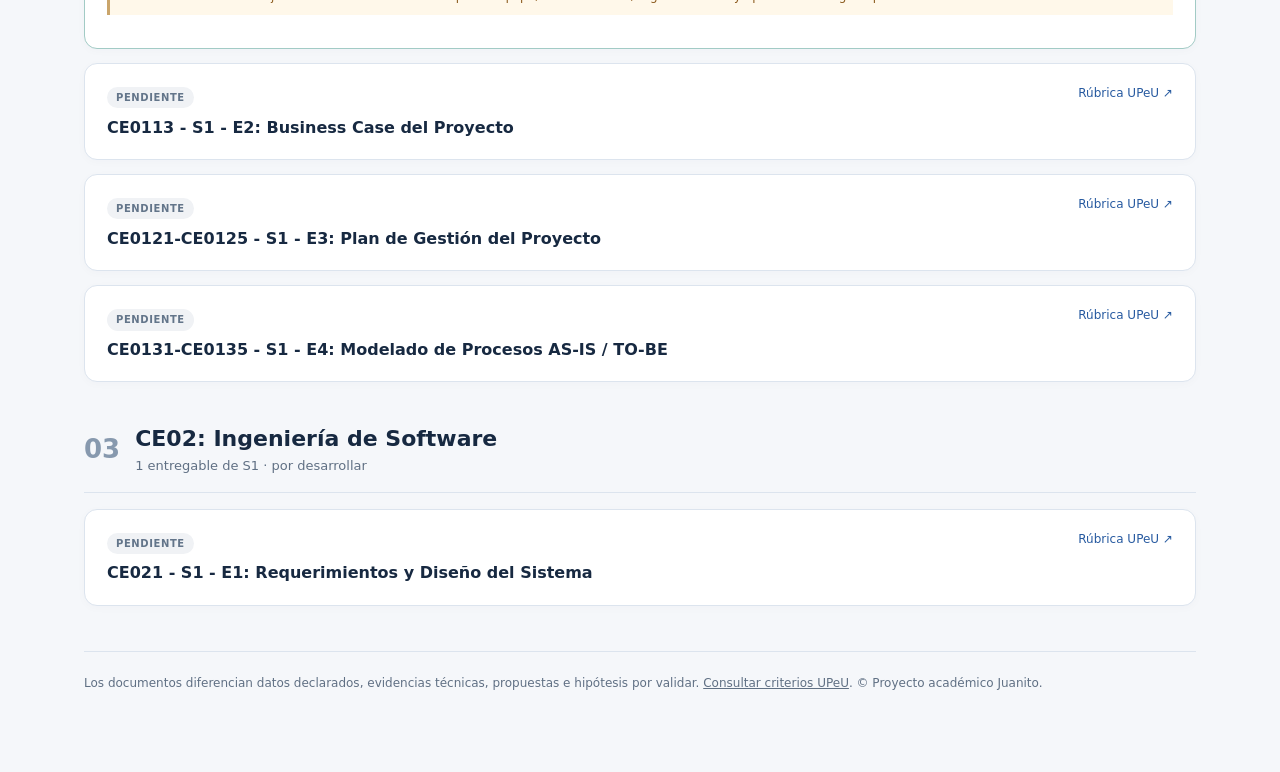
==== commit 5d81e3a5: "EPE S1: estructura limpia y CE01 E1" ====
--- a/index.html
+++ b/index.html
@@ -1,30 +1,4 @@
-<!doctype html>
-<html lang="es">
-<head>
-<meta charset="utf-8"/>
-<meta name="viewport" content="width=device-width,initial-scale=1"/>
-<meta name="color-scheme" content="light"/>
-<meta name="description" content="Perfil de Egreso S1 - Creaciones y Artesanías Juanito. Evidencias CE03, CE01 y CE02, documentos PDF y prototipo académico."/>
-<title>Perfil de Egreso S1 | Creaciones y Artesanías Juanito</title>
-<link rel="stylesheet" href="assets/css/estilos.css"/>
-<script defer src="assets/js/sitio.js"></script>
-</head>
-<body>
-<a class="skip" href="#contenido">Saltar al contenido</a>
-<header class="topbar"><a class="brand" href="#inicio"><span class="brand-symbol">AJ</span><span><strong>CREACIONES Y ARTESANÍAS JUANITO</strong><small>Perfil de Egreso · Ingeniería de Sistemas · 2026-II</small></span></a><nav class="headerlinks"><a href="#ce03">Infraestructura</a><a href="#ce01">Gestión de TI</a><a href="#ce02">Software</a><a class="header-action" href="#documentos">Ver documentos <span aria-hidden="true">↗</span></a></nav><button class="navtoggle" id="menuToggle" aria-controls="sidebar" aria-expanded="false" aria-label="Abrir índice">☰</button></header>
-<div class="layout">
-<aside class="sidebar" id="sidebar" aria-label="Índice de evaluación"><div class="sidebar-inner"><div class="sidebarlabel">ÍNDICE DE EVIDENCIAS</div><a class="side-link" href="#inicio">⌂ &nbsp; Presentación</a><a class="side-link" href="#alcance">◆ &nbsp; Proyecto Juanito</a><a class="side-link" href="#arquitectura">◇ &nbsp; Arquitectura transversal</a><div class="side-group">CE03 · INFRAESTRUCTURA</div><a class="side-link sub" href="#ce03">Resumen CE03</a><a class="side-link sub" href="#ce0311">S1 · E1 — Diseño de Red</a><a class="side-link sub" href="#ce0331">S1 · E2 — Centro de Datos</a><a class="side-link sub muted-side" href="#ce0321">S2 · SGSI — Futuro</a><div class="side-group">CE01 · GESTIÓN DE TI</div><a class="side-link sub" href="#ce01">Resumen CE01</a><a class="side-link sub" href="#ce0111">S1 · E1 — Diagnóstico</a><a class="side-link sub" href="#ce0113">S1 · E2 — Business Case</a><a class="side-link sub" href="#ce0121">S1 · E3 — Plan de Gestión</a><a class="side-link sub" href="#ce0131">S1 · E4 — AS-IS / TO-BE</a><div class="side-group">CE02 · SOFTWARE</div><a class="side-link sub" href="#ce02">Resumen CE02</a><a class="side-link sub" href="#ce021">S1 · E1 — Requisitos</a><div class="side-group">RECURSOS</div><a class="side-link" href="#documentos">↓ &nbsp; PDF y descargas</a><a class="side-link" href="#modulos">▦ &nbsp; Nueve módulos</a><a class="side-link" href="#estado">◉ &nbsp; Estado y límites</a><a class="side-link" href="#referencias">↗ &nbsp; Rúbricas oficiales</a></div></aside>
-<main id="contenido" class="main">
-<section class="hero" id="inicio"><div class="hero-content"><div class="eyebrow"><span class="tiny-dot"></span> EXPEDIENTE ACADÉMICO · S1 · 2026-II</div><h1>Un solo proyecto.<br/><em>Tres competencias.</em><br/>Evidencias organizadas.</h1><p>Planificación empresarial, infraestructura híbrida y diseño de software para <strong>Creaciones y Artesanías Juanito</strong>. Sucursales de Muñani, Juliaca y Puno. Documentación coherente y disponible en PDF.</p><div class="hero-buttons"><a class="button primary" href="#documentos">Explorar evidencias <span aria-hidden="true">↓</span></a><a class="button secondary" href="prototipos/Juanito_Tienda_Interactiva_V3.html" target="_blank" rel="noopener">Abrir prototipo V3 <span aria-hidden="true">↗</span></a></div></div><div class="hero-side"><div class="tile-top"><span>COBERTURA S1</span><span class="circle-check">✓</span></div><div class="stats"><div><b>03</b><small>Competencias</small></div><div><b>07</b><small>Entregables S1</small></div><div><b>03</b><small>Sucursales</small></div></div><div class="tile-bottom">CE01 · 4 PDF &nbsp; / &nbsp; CE03 · 2 PDF<br/>CE02 · 1 borrador PDF para revisión</div></div></section>
-<section class="section" id="alcance"><div class="section-top"><span class="kicker">01 / VISIÓN GENERAL</span><h2>Proyecto empresarial integrador</h2><p>Una única propuesta funcional y técnica compartida por todos los cursos, con responsabilidades claramente delimitadas.</p></div><div class="branch-grid"><article class="branch"><div class="branch-icon">M</div><h3>Muñani</h3><p>Sucursal comercial considerada en el diseño. Acceso web mediante HTTPS.</p></article><article class="branch"><div class="branch-icon">J</div><h3>Juliaca</h3><p>Sucursal con nodo local VMware ESXi y VPN IPsec propuestos para el diseño híbrido.</p></article><article class="branch"><div class="branch-icon">P</div><h3>Puno</h3><p>Sucursal comercial considerada. Procesos y usuarios integrados en la plataforma común.</p></article></div><div class="note"><strong>Distinción imprescindible:</strong> la existencia de sucursales forma parte del contexto informado por el equipo. Las asignaciones concretas de servidores, VPN y responsabilidades por sede son un <strong>diseño académico propuesto</strong>, no instalaciones ni entrevistas ya acreditadas.</div></section>
-<section class="section" id="arquitectura"><div class="section-top"><span class="kicker">02 / ARQUITECTURA CONJUNTA</span><h2>Red híbrida y servicios compartidos</h2><p>Dirección de referencia: <code>VPC 10.42.0.0/16</code>. Las evidencias CE03 describen el diseño AWS + entorno local; CE01 justifica el proyecto y CE02 define su comportamiento.</p></div><figure class="feature-image"><img src="assets/img/arquitectura_red_hibrida.png" loading="lazy" alt="Diseño de red híbrida con las sucursales de Muñani, Juliaca y Puno; conexiones HTTPS; VPN desde Juliaca hacia la VPC 10.42.0.0/16 en AWS"/><figcaption>Esquema lógico propuesto para CE03-S1; no constituye una prueba de despliegue real.</figcaption></figure><div class="info-grid"><div><h3>Gobierno y planificación</h3><p>CE01 fija los objetivos, costos, alcance, responsables y procesos de negocio.</p></div><div><h3>Conectividad y seguridad</h3><p>CE03 documenta VPC, subredes, acceso HTTPS, VPN, ESXi, identidad y monitoreo.</p></div><div><h3>Diseño del sistema</h3><p>CE02 define requisitos, estados, reglas, componentes y trazabilidad.</p></div></div></section>
-<section class="section course" id="ce03" data-course="ce03"><div class="section-top"><span class="kicker">03 / CE03 — INFRAESTRUCTURA TECNOLÓGICA</span><h2>Red y centro de datos híbrido</h2><p>Diseños técnicos del primer semestre. El SGSI corresponde a S2 y permanece identificado como trabajo posterior.</p></div><div class="course-meter"><span>2 entregables S1 con PDF</span><span>Diseño propuesto, sin certificación de implementación</span></div><div class="cards"><article id="ce0311" class="evidence" data-search="CE0311 S1 E1 analisis diseño red infraestructura VPN firewall VPC"><div class="cardhead"><span class="course-code">CE0311 · S1 · E1</span><span class="status ready">PDF disponible</span></div><h3>Análisis y Diseño de Red</h3><p>Topología lógica, direccionamiento, segmentación, perímetro, flujos permitidos, VPN IPsec con ESXi local, riesgos y pruebas proyectadas.</p><ul class="checklist"><li>VPC 10.42.0.0/16 y subredes privadas</li><li>Juliaca ↔ AWS: VPN híbrida propuesta</li><li>Acceso público TLS y datos no expuestos</li><li>Flujos y controles con evidencias por producir</li></ul><div class="card-actions"><a class="button mini primary" href="documentos/CE03_Infraestructura/S1/E1_Red/CE0311_S1_E1_Diseno_Red_Hibrida.pdf" target="_blank" rel="noopener">Ver PDF ↗</a><a class="text-link" href="https://upeuoficial.github.io/planb/transcripcion/#ce0311-entregable-1-analisis-y-diseno-de-red" target="_blank" rel="noopener">Rúbrica oficial ↗</a></div></article><article id="ce0331" class="evidence" data-search="CE0331 S1 E2 centro datos hibrido VMware ESXi AWS RDS continuidad RTO RPO"><div class="cardhead"><span class="course-code">CE0331 · S1 · E2</span><span class="status ready">PDF disponible</span></div><h3>Centro de Datos Híbrido</h3><p>Arquitectura local + AWS, dimensionamiento preliminar, componentes, capacidad, disponibilidad, continuidad, objetivos RTO/RPO y hoja de ruta.</p><ul class="checklist"><li>Entorno VMware ESXi en Juliaca (propuesto)</li><li>Instancias y datos privados en AWS</li><li>Continuidad, respaldo y recuperación</li><li>Costos y capacidades por validar</li></ul><div class="card-actions"><a class="button mini primary" href="documentos/CE03_Infraestructura/S1/E2_Centro_Datos/CE0331_S1_E2_Centro_Datos_Hibrido.pdf" target="_blank" rel="noopener">Ver PDF ↗</a><a class="text-link" href="https://upeuoficial.github.io/planb/transcripcion/#ce0331-entregable-2-analisis-y-diseno-de-centro-de-datos-hibrido" target="_blank" rel="noopener">Rúbrica oficial ↗</a></div></article><article id="ce0321" class="evidence planned" data-search="CE0321 CE0324 S2 E1 planificación implementación SGSI ISO 27001 seguridad"><div class="cardhead"><span class="course-code">CE0321–CE0324 · S2 · E1</span><span class="status planned-tag">Semestre 2</span></div><h3>Planificación e Implementación del SGSI</h3><p>Inventario de activos, evaluación y tratamiento de riesgos, Declaración de Aplicabilidad y controles ISO/IEC 27001.</p><div class="pending-copy">Sección de planificación. No se presenta un informe S2 como finalizado.</div><div class="card-actions"><a class="text-link" href="https://upeuoficial.github.io/planb/transcripcion/#ce0321-ce0324-entregable-1-planificacion-e-implementacion-del-sgsi" target="_blank" rel="noopener">Ver requisitos oficiales ↗</a></div></article></div><a class="bundle-link" href="documentos/CE03_Infraestructura/S1/CE03_S1_Expediente_Consolidado.pdf" target="_blank" rel="noopener">↓ Descargar expediente consolidado de CE03-S1 (2 evidencias)</a></section>
-<section class="section course" id="ce01" data-course="ce01"><div class="section-top"><span class="kicker">04 / CE01 — GESTIÓN DE TECNOLOGÍAS DE INFORMACIÓN</span><h2>De la estrategia a los procesos</h2><p>Las cuatro evidencias S1 se vinculan con COBIT, planificación del proyecto y rediseño de procesos comerciales de Juanito.</p></div><div class="course-meter"><span>4 entregables S1 con PDF</span><span>Hipótesis y datos por aprobar con el negocio</span></div><div class="cards"><article class="evidence" id="ce0111" data-search="CE0111 CE0115 S1 E1 diagnóstico organizacional alineamiento estratégico FODA PESTEL SMART COBIT"><div class="cardhead"><span class="course-code">CE0111–CE0115 · S1 · E1</span><span class="status ready">PDF disponible</span></div><h3>Diagnóstico y Alineamiento Estratégico</h3><p>Contexto de la empresa, brechas digitales, priorización de problemas, objetivos SMART, estrategia TI y mapa de alineamiento.</p><div class="card-actions"><a class="button mini primary" target="_blank" rel="noopener" href="documentos/CE01_Gobierno_TI/S1/E1_Diagnostico/CE01_S1_E1_Diagnostico_Alineamiento.pdf">Ver PDF ↗</a><a class="text-link" target="_blank" rel="noopener" href="https://upeuoficial.github.io/planb/transcripcion/#entregable-1-diagnostico-organizacional-y-alineamiento-estrategico">Rúbrica ↗</a></div></article><article class="evidence" id="ce0113" data-search="CE0113 S1 E2 Business Case alternativas costos beneficios ROI VAN riesgos"><div class="cardhead"><span class="course-code">CE0113 · S1 · E2</span><span class="status ready">PDF disponible</span></div><h3>Business Case del Proyecto</h3><p>Necesidad de inversión, alternativas tecnológicas, evaluación de beneficios y costos, viabilidad y análisis de riesgos.</p><div class="card-actions"><a class="button mini primary" target="_blank" rel="noopener" href="documentos/CE01_Gobierno_TI/S1/E2_Business_Case/CE01_S1_E2_Business_Case.pdf">Ver PDF ↗</a><a class="text-link" target="_blank" rel="noopener" href="https://upeuoficial.github.io/planb/transcripcion/#entregable-2-business-case-del-proyecto">Rúbrica ↗</a></div></article><article class="evidence" id="ce0121" data-search="CE0121 CE0125 S1 E3 plan gestión proyecto PMBOK agile EDT WBS cronograma presupuesto KPI riesgo"><div class="cardhead"><span class="course-code">CE0121–CE0125 · S1 · E3</span><span class="status ready">PDF disponible</span></div><h3>Plan de Gestión del Proyecto</h3><p>Constitución del proyecto, alcance, estructura de trabajo, cronograma, responsables, recursos, presupuesto y seguimiento.</p><div class="card-actions"><a class="button mini primary" target="_blank" rel="noopener" href="documentos/CE01_Gobierno_TI/S1/E3_Plan_Proyecto/CE01_S1_E3_Plan_Gestion.pdf">Ver PDF ↗</a><a class="text-link" target="_blank" rel="noopener" href="https://upeuoficial.github.io/planb/transcripcion/#entregable-3-plan-de-gestion-del-proyecto-pmbok-agile">Rúbrica ↗</a></div></article><article class="evidence" id="ce0131" data-search="CE0131 CE0135 S1 E4 BPMN modelado procesos AS-IS TO-BE cotizaciones pedidos"><div class="cardhead"><span class="course-code">CE0131–CE0135 · S1 · E4</span><span class="status ready">PDF disponible</span></div><h3>Modelado de Procesos AS-IS / TO-BE</h3><p>Procesos actuales por verificar frente a procesos futuros propuestos, con reglas de cotización, pedido, fabricación y venta.</p><div class="card-actions"><a class="button mini primary" target="_blank" rel="noopener" href="documentos/CE01_Gobierno_TI/S1/E4_Procesos/CE01_S1_E4_ASIS_TOBE.pdf">Ver PDF ↗</a><a class="text-link" target="_blank" rel="noopener" href="https://upeuoficial.github.io/planb/transcripcion/#entregable-4-modelado-de-procesos-as-is-to-be">Rúbrica ↗</a></div></article></div><a class="bundle-link" href="documentos/CE01_Gobierno_TI/S1/CE01_S1_Expediente_Consolidado.pdf" target="_blank" rel="noopener">↓ Descargar expediente consolidado de CE01-S1 (4 evidencias)</a></section>
-<section class="section course" id="ce02" data-course="ce02"><div class="section-top"><span class="kicker">05 / CE02 — INGENIERÍA DE SOFTWARE</span><h2>Requerimientos y diseño del sistema</h2><p>El primer entregable de CE02 define cómo funcionará el sistema con nueve módulos y qué debe validarse antes de implementarlo.</p></div><div class="course-meter"><span>1 entregable S1: borrador técnico</span><span>Acta de validación y sustentación pendientes</span></div><div class="cards"><article class="evidence evidence-wide" id="ce021" data-search="CE021 S1 E1 requisitos diseño sistema SRS UML C4 prototipo trazabilidad"><div class="cardhead"><span class="course-code">CE021 · S1 · E1</span><span class="status draft">Borrador para validar</span></div><h3>Requerimientos y Diseño del Sistema</h3><p>Especificación RF/RNF, reglas de negocio, historias de usuario, criterios de aceptación, prototipo V3, vistas C4, decisiones arquitectónicas, UML de estados y matriz de trazabilidad. <strong>Falta la validación formal del negocio.</strong></p><div class="pill-list"><span>SRS</span><span>Prototipo</span><span>C4 / ADR</span><span>UML</span><span>Trazabilidad</span><span>Validación pendiente</span></div><div class="card-actions"><a class="button mini primary" target="_blank" rel="noopener" href="documentos/CE02_Ingenieria_Software/S1/E1_Requisitos_Diseno/CE021_S1_E1_BORRADOR_Requisitos_Diseno.pdf">Abrir borrador PDF ↗</a><a class="button mini light" target="_blank" rel="noopener" href="prototipos/Juanito_Tienda_Interactiva_V3.html">Prototipo ↗</a><a class="text-link" target="_blank" rel="noopener" href="https://upeuoficial.github.io/planb/transcripcion/#entregable-1-requerimientos-y-diseno-del-sistema-alineado-con-ce021">Rúbrica ↗</a></div></article></div></section>
-<section class="section" id="modulos"><div class="section-top"><span class="kicker">06 / MODELO DE NEGOCIO</span><h2>Nueve módulos, una plataforma</h2><p>Cada módulo concentra reglas y datos propios. El prototipo actual no implementa estos nueve módulos de producción.</p></div><div class="modules"><div><b>01</b><strong>Catálogo de prendas</strong><span>Publicación incluso por encargo.</span></div><div><b>02</b><strong>Inventario</strong><span>Movimientos y stock por sede.</span></div><div><b>03</b><strong>Cotizaciones y pedidos</strong><span>Aceptación antes de confección.</span></div><div><b>04</b><strong>Producción del taller</strong><span>Avance y entrada única.</span></div><div><b>05</b><strong>Ventas</strong><span>Venta distinta de solicitud.</span></div><div><b>06</b><strong>Comprobantes internos</strong><span>Sin integración SUNAT.</span></div><div><b>07</b><strong>Clientes y proveedores</strong><span>Relación comercial y atención.</span></div><div><b>08</b><strong>Identidad y acceso</strong><span>Keycloak y autorización.</span></div><div><b>09</b><strong>Auditoría y trazabilidad</strong><span>Eventos y registros Wazuh.</span></div></div></section>
-<section class="section" id="documentos"><div class="section-top"><span class="kicker">07 / DESCARGAS</span><h2>Biblioteca organizada de evidencias</h2><p>Todos los documentos PDF se alojan dentro de este mismo repositorio. Así podrás compartir la web sin depender de archivos externos para consultar las evidencias.</p></div><div class="download-grid"><a href="documentos/CE03_Infraestructura/S1/CE03_S1_Expediente_Consolidado.pdf" target="_blank" rel="noopener"><b>CE03 · S1</b><strong>Infraestructura consolidada</strong><span>2 evidencias · PDF ↗</span></a><a href="documentos/CE01_Gobierno_TI/S1/CE01_S1_Expediente_Consolidado.pdf" target="_blank" rel="noopener"><b>CE01 · S1</b><strong>Gestión de TI consolidada</strong><span>4 evidencias · PDF ↗</span></a><a href="documentos/CE02_Ingenieria_Software/S1/E1_Requisitos_Diseno/CE021_S1_E1_BORRADOR_Requisitos_Diseno.pdf" target="_blank" rel="noopener"><b>CE02 · S1</b><strong>Requerimientos y diseño</strong><span>Borrador · PDF ↗</span></a><a href="documentos/Transversales/Matriz_Rubricas_CE01_CE03.pdf" target="_blank" rel="noopener"><b>TRANSVERSAL</b><strong>Matriz de rúbricas y coherencia</strong><span>Control de alcance · PDF ↗</span></a></div></section>
-<section class="section" id="estado"><div class="section-top"><span class="kicker">08 / RIGOR ACADÉMICO</span><h2>Qué está documentado y qué falta comprobar</h2></div><div class="audit"><div><span class="status ready">Disponible</span><p>PDF de CE01-S1 y CE03-S1, prototipo V3, diagramas y diseño compartido.</p></div><div><span class="status draft">Borrador</span><p>CE02-S1 con requisitos, modelo propuesto y validación de stakeholders pendiente.</p></div><div><span class="status planned-tag">No acreditado</span><p>Despliegue productivo de AWS/ESXi, métricas reales, entrevistas y resultados financieros.</p></div></div><p class="note">Este portal es un organizador de evidencias. Ningún archivo, diagrama o enlace sustituye las capturas, firmas, actas y pruebas de cumplimiento exigidas por las rúbricas oficiales.</p></section>
-<section class="section" id="referencias"><div class="section-top"><span class="kicker">09 / REFERENCIAS</span><h2>Documentación oficial y repositorio</h2></div><div class="references"><a target="_blank" rel="noopener" href="https://upeuoficial.github.io/planb/transcripcion/">UPeU — Evaluación del Perfil de Egreso (malla hasta 2023) <span aria-hidden="true">↗</span></a><a target="_blank" rel="noopener" href="https://github.com/upeuoficial/planb/tree/main/fuentes/CE03">UPeU — Fuentes y rúbricas descargables CE03 <span aria-hidden="true">↗</span></a><a target="_blank" rel="noopener" href="https://github.com/HumbertoCcollqqueH/EPE-C9-2026-2">Repositorio de Juanito en GitHub <span aria-hidden="true">↗</span></a></div><p class="small">La página UPeU utilizada se titula «Eval. perfil egreso ≤ 2023». Si corresponde una malla curricular distinta, se debe confirmar su aplicación con el docente.</p></section>
-<footer><strong>Creaciones y Artesanías Juanito</strong><span>Perfil de Egreso · S1 · Muñani · Juliaca · Puno</span><span>Repositorio de evidencia académica, no sistema comercial productivo.</span></footer>
-</main></div>
-</body></html>
+<!doctype html><html lang="es"><head><meta charset="utf-8"><meta name="viewport" content="width=device-width,initial-scale=1"><meta name="description" content="Perfil de Egreso S1 · Juanito · CE03, CE01 y CE02"><title>Perfil de Egreso S1 | Creaciones y Artesanías Juanito</title><style>
+:root{--bg:#f5f7fa;--ink:#172941;--muted:#607084;--navy:#143153;--line:#dce4ee;--teal:#13766c;--surface:#fff;--hover:#f0f6fa}
+*{box-sizing:border-box}html{scroll-behavior:smooth}body{margin:0;background:var(--bg);color:var(--ink);font-family:system-ui,-apple-system,"Segoe UI",Arial,sans-serif;line-height:1.55}a{color:inherit}.navbar{background:var(--navy);color:#fff;padding:15px 20px}.navbar-inner{max-width:1160px;margin:auto;display:flex;justify-content:space-between;gap:12px;align-items:center}.navbar small{color:#c4d6e7}.shell{max-width:1160px;margin:0 auto;padding:38px 24px 80px}.eyebrow{letter-spacing:.13em;text-transform:uppercase;font-size:12px;font-weight:800;color:var(--teal)}h1{font-size:clamp(27px,4vw,44px);line-height:1.13;letter-spacing:-.028em;margin:8px 0 15px}.lead{max-width:850px;color:var(--muted);margin-bottom:20px}.chips{display:flex;flex-wrap:wrap;gap:8px;margin-bottom:35px}.chip{background:#e7eff7;border:1px solid #ccdae9;border-radius:25px;padding:6px 12px;font-size:12px;color:#2b5079;font-weight:700}.navtiles{display:grid;grid-template-columns:repeat(3,1fr);gap:12px;margin:12px 0 44px}.navtile{text-decoration:none;background:#fff;border:1px solid var(--line);border-radius:13px;padding:18px;box-shadow:0 3px 12px #172f4e08;transition:transform .15s}.navtile:hover{transform:translateY(-2px);border-color:#80b4af}.navtile strong{display:block;color:var(--navy);font-size:15px}.navtile small{color:var(--muted)}.area{margin-top:40px}.section-head{display:flex;align-items:center;gap:15px;border-bottom:1px solid var(--line);padding-bottom:15px;margin-bottom:16px}.area-num{font-size:26px;font-weight:800;color:#8799ae}h2{font-size:22px;margin:0}.section-head p{color:var(--muted);margin:0;font-size:13px}.items{display:grid;gap:14px}.item{background:var(--surface);border:1px solid var(--line);border-radius:13px;box-shadow:0 2px 10px #11305806;overflow:hidden}.item.focus{border-color:#a2cbc5}.itemtop{padding:20px 22px;display:flex;align-items:flex-start;justify-content:space-between;gap:22px}.tag{display:inline-block;font-size:10px;letter-spacing:.06em;font-weight:800;padding:3px 9px;border-radius:20px}.ready{background:#e8f5ef;color:#176846}.pending{background:#f0f2f5;color:#63758a}h3{font-size:16px;line-height:1.4;margin:8px 0 0}.rubric{font-size:12px;color:#275aa0;text-decoration:none;white-space:nowrap}.rubric:hover{text-decoration:underline}.files{border-top:1px solid var(--line);padding:18px 22px 21px}.muted{color:var(--muted);font-size:13px}.downloads{margin:14px 0 0;padding:0;list-style:none}.downloads li{display:flex;justify-content:space-between;align-items:center;gap:15px;padding:12px 0;border-bottom:1px solid #e9edf2}.downloads li:last-child{border:0}.downloads small{display:block;color:var(--teal);font-size:10px;font-weight:800}.downloads strong{font-size:13px}.btn{display:inline-block;min-width:93px;text-align:center;text-decoration:none;background:var(--navy);color:white;padding:8px 12px;border-radius:7px;font-size:12px;font-weight:700}.btn:hover{background:#27608f}.notice{font-size:12px;color:#8b5a1d;border-left:3px solid #caa56b;background:#fff8ea;padding:9px 12px}footer{border-top:1px solid var(--line);padding-top:22px;margin-top:45px;color:var(--muted);font-size:12px}@media(max-width:750px){.navtiles{grid-template-columns:1fr}.navbar small{display:none}.itemtop{flex-direction:column;gap:8px}.downloads li{align-items:flex-start}.shell{padding:24px 15px 50px}}
+</style></head><body><header class="navbar"><div class="navbar-inner"><strong>PERFIL DE EGRESO · S1</strong><small>Creaciones y Artesanías Juanito | Muñani · Juliaca · Puno</small></div></header><main class="shell"><div class="eyebrow">Universidad Peruana Unión · Ingeniería de Sistemas</div><h1>Expediente ordenado por competencia y entregable</h1><p class="lead">Este portal se desarrolla paso a paso. Por ahora se ha elaborado únicamente <strong>CE01 · S1 · E1: Diagnóstico Organizacional y Alineamiento Estratégico</strong>. Los seis entregables restantes tienen su carpeta preparada y no se presentan como realizados.</p><div class="chips"><span class="chip">Solo semestre S1</span><span class="chip">3 competencias</span><span class="chip">7 evidencias</span><span class="chip">1 en validación</span></div><nav class="navtiles"><a class="navtile" href="#area0"><strong>CE03 · Infraestructura Tecnológica</strong><small>2 evidencias, pendientes</small></a><a class="navtile" href="#area1"><strong>CE01 · Gestión de TI</strong><small>4 evidencias; E1 desarrollado</small></a><a class="navtile" href="#area2"><strong>CE02 · Ingeniería de Software</strong><small>1 evidencia, pendiente</small></a></nav><section class="area" id="area0"><div class="section-head"><span class="area-num">01</span><div><h2>CE03: Infraestructura Tecnológica</h2><p>2 entregables de S1 · por desarrollar</p></div></div><div class="items"><article class="item "><div class="itemtop"><div><span class="tag pending">PENDIENTE</span><h3>CE0311 - S1 - E1: Análisis y Diseño de Red</h3></div><a class="rubric" href="https://upeuoficial.github.io/planb/transcripcion/#ce0311-entregable-1-analisis-y-diseno-de-red" target="_blank" rel="noopener">Rúbrica UPeU ↗</a></div></article><article class="item "><div class="itemtop"><div><span class="tag pending">PENDIENTE</span><h3>CE0331 - S1 - E2: Análisis y Diseño de Centro de Datos Híbrido</h3></div><a class="rubric" href="https://upeuoficial.github.io/planb/transcripcion/#ce0331-entregable-2-analisis-y-diseno-de-centro-de-datos-hibrido" target="_blank" rel="noopener">Rúbrica UPeU ↗</a></div></article></div></section><section class="area" id="area1"><div class="section-head"><span class="area-num">02</span><div><h2>CE01: Gestión de Tecnologías de Información</h2><p>4 entregables de S1 · 1 preparado y 3 pendiente(s)</p></div></div><div class="items"><article class="item focus"><div class="itemtop"><div><span class="tag ready">DESARROLLADO · POR VALIDAR</span><h3>CE0111-CE0115 - S1 - E1: Diagnóstico Organizacional y Alineamiento Estratégico</h3></div><a class="rubric" href="https://upeuoficial.github.io/planb/transcripcion/#entregable-1-diagnostico-organizacional-y-alineamiento-estrategico" target="_blank" rel="noopener">Rúbrica UPeU ↗</a></div><div class="files"><p class="muted">El único entregable desarrollado en esta etapa. Descarga el informe integral o los anexos de cada apartado.</p><ul class="downloads"><li><div><small>INFORME GENERAL</small><strong>Documento Word consolidado</strong></div><a class="btn" href="CE01%20-%20Gesti%C3%B3n%20de%20Tecnolog%C3%ADas%20de%20Informaci%C3%B3n/CE0111-CE0115%20-%20S1%20-%20E1%20-%20Diagn%C3%B3stico%20Organizacional%20y%20Alineamiento%20Estrat%C3%A9gico/CE01_E1_Diagnostico_Integral_Juanito.docx" download>Descargar</a></li><li><div><small>1.1</small><strong>Contexto Organizacional · Word</strong></div><a class="btn" href="CE01%20-%20Gesti%C3%B3n%20de%20Tecnolog%C3%ADas%20de%20Informaci%C3%B3n/CE0111-CE0115%20-%20S1%20-%20E1%20-%20Diagn%C3%B3stico%20Organizacional%20y%20Alineamiento%20Estrat%C3%A9gico/1.1%20Contexto%20Organizacional/Contexto_Organizacional.docx" download>Descargar</a></li><li><div><small>1.2</small><strong>Análisis Estratégico · Excel</strong></div><a class="btn" href="CE01%20-%20Gesti%C3%B3n%20de%20Tecnolog%C3%ADas%20de%20Informaci%C3%B3n/CE0111-CE0115%20-%20S1%20-%20E1%20-%20Diagn%C3%B3stico%20Organizacional%20y%20Alineamiento%20Estrat%C3%A9gico/1.2%20An%C3%A1lisis%20Estrat%C3%A9gico/Analisis_Estrategico_FODA_PESTEL.xlsx" download>Descargar</a></li><li><div><small>1.3</small><strong>Diagnóstico Digital / TI · Word</strong></div><a class="btn" href="CE01%20-%20Gesti%C3%B3n%20de%20Tecnolog%C3%ADas%20de%20Informaci%C3%B3n/CE0111-CE0115%20-%20S1%20-%20E1%20-%20Diagn%C3%B3stico%20Organizacional%20y%20Alineamiento%20Estrat%C3%A9gico/1.3%20Diagn%C3%B3stico%20Digital%20-%20TI/Diagnostico_Digital_TI.docx" download>Descargar</a></li><li><div><small>1.3</small><strong>Inventario, Madurez, Brechas · Excel</strong></div><a class="btn" href="CE01%20-%20Gesti%C3%B3n%20de%20Tecnolog%C3%ADas%20de%20Informaci%C3%B3n/CE0111-CE0115%20-%20S1%20-%20E1%20-%20Diagn%C3%B3stico%20Organizacional%20y%20Alineamiento%20Estrat%C3%A9gico/1.3%20Diagn%C3%B3stico%20Digital%20-%20TI/Inventario_Madurez_Brechas.xlsx" download>Descargar</a></li><li><div><small>1.4</small><strong>Identificación del Problema · Word</strong></div><a class="btn" href="CE01%20-%20Gesti%C3%B3n%20de%20Tecnolog%C3%ADas%20de%20Informaci%C3%B3n/CE0111-CE0115%20-%20S1%20-%20E1%20-%20Diagn%C3%B3stico%20Organizacional%20y%20Alineamiento%20Estrat%C3%A9gico/1.4%20Identificaci%C3%B3n%20del%20Problema/Identificacion_Problema.docx" download>Descargar</a></li><li><div><small>1.4</small><strong>Problemas y Causas · Excel</strong></div><a class="btn" href="CE01%20-%20Gesti%C3%B3n%20de%20Tecnolog%C3%ADas%20de%20Informaci%C3%B3n/CE0111-CE0115%20-%20S1%20-%20E1%20-%20Diagn%C3%B3stico%20Organizacional%20y%20Alineamiento%20Estrat%C3%A9gico/1.4%20Identificaci%C3%B3n%20del%20Problema/Matriz_Problemas_Causas_Validacion.xlsx" download>Descargar</a></li></ul><p class="notice">Documentación de trabajo: las sedes están declaradas por el equipo; las entrevistas, registros reales y aprobaciones siguen pendientes.</p></div></article><article class="item "><div class="itemtop"><div><span class="tag pending">PENDIENTE</span><h3>CE0113 - S1 - E2: Business Case del Proyecto</h3></div><a class="rubric" href="https://upeuoficial.github.io/planb/transcripcion/#entregable-2-business-case-del-proyecto" target="_blank" rel="noopener">Rúbrica UPeU ↗</a></div></article><article class="item "><div class="itemtop"><div><span class="tag pending">PENDIENTE</span><h3>CE0121-CE0125 - S1 - E3: Plan de Gestión del Proyecto</h3></div><a class="rubric" href="https://upeuoficial.github.io/planb/transcripcion/#entregable-3-plan-de-gestion-del-proyecto-pmbok-agile" target="_blank" rel="noopener">Rúbrica UPeU ↗</a></div></article><article class="item "><div class="itemtop"><div><span class="tag pending">PENDIENTE</span><h3>CE0131-CE0135 - S1 - E4: Modelado de Procesos AS-IS / TO-BE</h3></div><a class="rubric" href="https://upeuoficial.github.io/planb/transcripcion/#entregable-4-modelado-de-procesos-as-is-to-be" target="_blank" rel="noopener">Rúbrica UPeU ↗</a></div></article></div></section><section class="area" id="area2"><div class="section-head"><span class="area-num">03</span><div><h2>CE02: Ingeniería de Software</h2><p>1 entregable de S1 · por desarrollar</p></div></div><div class="items"><article class="item "><div class="itemtop"><div><span class="tag pending">PENDIENTE</span><h3>CE021 - S1 - E1: Requerimientos y Diseño del Sistema</h3></div><a class="rubric" href="https://upeuoficial.github.io/planb/transcripcion/#entregable-1-requerimientos-y-diseno-del-sistema-alineado-con-ce021" target="_blank" rel="noopener">Rúbrica UPeU ↗</a></div></article></div></section><footer>Los documentos diferencian datos declarados, evidencias técnicas, propuestas e hipótesis por validar. <a href="https://upeuoficial.github.io/planb/transcripcion/" target="_blank" rel="noopener">Consultar criterios UPeU</a>. © Proyecto académico Juanito.</footer></main></body></html>
